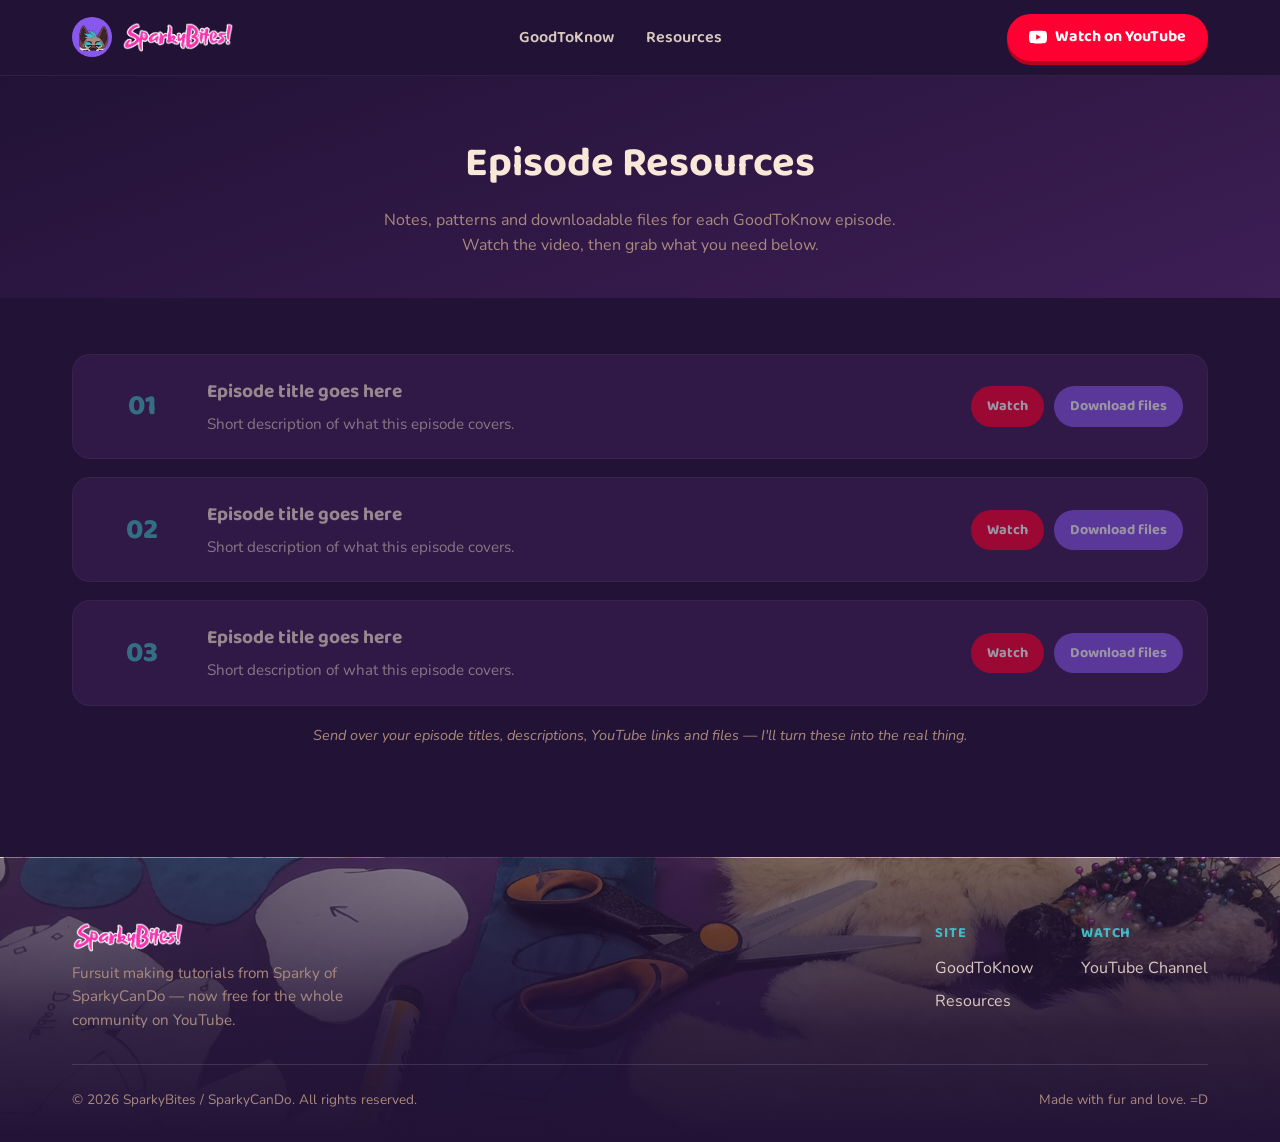
==== resources.html @ f1c7f108 "Initilal" ====
<!doctype html>
<html lang="en">
<head>
<meta charset="UTF-8">
<meta name="viewport" content="width=device-width, initial-scale=1">
<title>Resources — SparkyBites</title>
<meta name="description" content="Episode notes, patterns and downloadable files to go with the GoodToKnow fursuit making series.">
<link rel="icon" href="images/sparky-refsheet.avif">
<link rel="preconnect" href="https://fonts.googleapis.com">
<link rel="preconnect" href="https://fonts.gstatic.com" crossorigin>
<link href="https://fonts.googleapis.com/css2?family=Baloo+2:wght@500;600;700;800&family=Nunito:wght@400;600;700;800&display=swap" rel="stylesheet">
<link rel="stylesheet" href="css/style.css">
<style>
  .page-head {
    padding: 56px 0 40px;
    background: linear-gradient(160deg, var(--bg-deep) 0%, var(--bg-mid) 100%);
    text-align: center;
  }
  .page-head h1 { font-family: var(--font-display); font-size: 2.6rem; margin: 0 0 12px; }
  .page-head p { color: var(--taupe); max-width: 560px; margin: 0 auto; }

  .resources-list {
    padding: 56px 0 96px;
  }

  .res-card {
    display: grid;
    grid-template-columns: 90px 1fr auto;
    gap: 20px;
    align-items: center;
    background: var(--bg-mid);
    border: 1px solid rgba(255,255,255,0.08);
    border-radius: 18px;
    padding: 22px 24px;
    margin-bottom: 18px;
  }

  .res-num {
    font-family: var(--font-display);
    font-size: 1.8rem;
    font-weight: 800;
    color: var(--teal);
    text-align: center;
  }

  .res-body h3 { margin: 0 0 6px; font-family: var(--font-display); font-size: 1.2rem; }
  .res-body p { margin: 0; color: var(--cream); opacity: 0.85; font-size: 0.95rem; }

  .res-actions { display: flex; gap: 10px; flex-wrap: wrap; }
  .res-actions a {
    font-family: var(--font-display);
    font-weight: 700;
    font-size: 0.9rem;
    text-decoration: none;
    padding: 9px 16px;
    border-radius: 999px;
    white-space: nowrap;
  }
  .res-watch { background: #FF0033; color: white; }
  .res-download { background: var(--card); color: white; }
  .res-placeholder { opacity: 0.55; pointer-events: none; }

  .placeholder-note {
    text-align: center;
    color: var(--taupe);
    font-size: 0.9rem;
    margin-top: 12px;
    font-style: italic;
  }

  @media (max-width: 640px) {
    .res-card { grid-template-columns: 1fr; text-align: left; }
    .res-num { text-align: left; }
  }
</style>
</head>
<body>

<header class="nav">
  <div class="nav-inner">
    <a href="index.html" class="brand">
      <img src="images/nav-icon.png" alt="" aria-hidden="true" class="brand-icon">
      <img src="images/logo-wordmark.avif" alt="SparkyBites">
    </a>
    <nav class="nav-links-wrap">
      <ul class="nav-links">
        <li><a href="index.html#hero">GoodToKnow</a></li>
        <li><a href="resources.html">Resources</a></li>
      </ul>
    </nav>
    <!-- TODO: replace with your real channel URL -->
    <a class="btn btn-yt" href="https://www.youtube.com/@SparkyCanDo" target="_blank" rel="noopener">
      <svg class="icon-yt" viewBox="0 0 24 24" fill="currentColor"><path d="M23.5 6.2a3 3 0 0 0-2.1-2.1C19.5 3.5 12 3.5 12 3.5s-7.5 0-9.4.6A3 3 0 0 0 .5 6.2 31 31 0 0 0 0 12a31 31 0 0 0 .5 5.8 3 3 0 0 0 2.1 2.1c1.9.6 9.4.6 9.4.6s7.5 0 9.4-.6a3 3 0 0 0 2.1-2.1A31 31 0 0 0 24 12a31 31 0 0 0-.5-5.8ZM9.6 15.5V8.5L15.8 12l-6.2 3.5Z"/></svg>
      Watch on YouTube
    </a>
  </div>
</header>

<main>
  <section class="page-head">
    <div class="wrap">
      <h1>Episode Resources</h1>
      <p>Notes, patterns and downloadable files for each GoodToKnow episode. Watch the video, then grab what you need below.</p>
    </div>
  </section>

  <section class="resources-list">
    <div class="wrap">

      <!-- ============================================================
           PLACEHOLDER EPISODE CARDS
           Duplicate this .res-card block for each episode once you
           send over the real titles, descriptions, video links and
           downloadable files.
      ============================================================= -->

      <div class="res-card res-placeholder">
        <div class="res-num">01</div>
        <div class="res-body">
          <h3>Episode title goes here</h3>
          <p>Short description of what this episode covers.</p>
        </div>
        <div class="res-actions">
          <a class="res-watch" href="#">Watch</a>
          <a class="res-download" href="#">Download files</a>
        </div>
      </div>

      <div class="res-card res-placeholder">
        <div class="res-num">02</div>
        <div class="res-body">
          <h3>Episode title goes here</h3>
          <p>Short description of what this episode covers.</p>
        </div>
        <div class="res-actions">
          <a class="res-watch" href="#">Watch</a>
          <a class="res-download" href="#">Download files</a>
        </div>
      </div>

      <div class="res-card res-placeholder">
        <div class="res-num">03</div>
        <div class="res-body">
          <h3>Episode title goes here</h3>
          <p>Short description of what this episode covers.</p>
        </div>
        <div class="res-actions">
          <a class="res-watch" href="#">Watch</a>
          <a class="res-download" href="#">Download files</a>
        </div>
      </div>

      <p class="placeholder-note">Send over your episode titles, descriptions, YouTube links and files &mdash; I'll turn these into the real thing.</p>

    </div>
  </section>
</main>

<footer class="site-footer" style="background-image:url('images/footer-desk.avif');">
  <div class="footer-overlay">
    <div class="wrap">
      <div class="footer-grid">
        <div class="footer-brand">
          <img src="images/logo-wordmark.avif" alt="SparkyBites">
          <p>Fursuit making tutorials from Sparky of SparkyCanDo &mdash; now free for the whole community on YouTube.</p>
        </div>
        <div class="footer-links">
          <div class="footer-col">
            <h4>Site</h4>
            <ul>
              <li><a href="index.html#hero">GoodToKnow</a></li>
              <li><a href="resources.html">Resources</a></li>
            </ul>
          </div>
          <div class="footer-col">
            <h4>Watch</h4>
            <ul>
              <li><a href="https://www.youtube.com/@SparkyCanDo" target="_blank" rel="noopener">YouTube Channel</a></li>
            </ul>
          </div>
        </div>
      </div>
      <div class="footer-bottom">
        <span>&copy; <span id="year"></span> SparkyBites / SparkyCanDo. All rights reserved.</span>
        <span>Made with fur and love. =D</span>
      </div>
    </div>
  </div>
</footer>

<script>document.getElementById('year').textContent = new Date().getFullYear();</script>
</body>
</html>
---- css/style.css ----
/* ==========================================================================
   SparkyBites — brand tokens
   Palette pulled directly from the original site + Sparky's ref sheet
   ========================================================================== */
:root {
  --bg-deep:    #221236;
  --bg-mid:     #3D1E55;
  --card:       #8858ED;
  --card-deep:  #6a3fc4;
  --cream:      #F9E8D8;
  --taupe:      #AA8A7D;
  --mauve:      #8B6564;
  --brown:      #674543;
  --plum:       #3F232F;
  --teal:       #41BAC7;
  --pale-yellow:#FDE9AE;
  --pink:       #FF2EB0;

  --font-display: "Baloo 2", system-ui, sans-serif;
  --font-body: "Nunito", system-ui, sans-serif;

  --max-w: 1200px;
}

* { box-sizing: border-box; }
html { scroll-behavior: smooth; }

body {
  margin: 0;
  font-family: var(--font-body);
  background: var(--bg-deep);
  color: var(--cream);
  line-height: 1.55;
}

img { max-width: 100%; display: block; }

a { color: inherit; }

.wrap {
  max-width: var(--max-w);
  margin: 0 auto;
  padding: 0 32px;
}

/* ---------- Nav ---------- */
.nav {
  position: sticky;
  top: 0;
  z-index: 50;
  background: var(--bg-deep);
  border-bottom: 1px solid rgba(255,255,255,0.06);
}

.nav-inner {
  max-width: var(--max-w);
  margin: 0 auto;
  padding: 14px 32px;
  display: flex;
  align-items: center;
  justify-content: space-between;
  gap: 24px;
}

.brand {
  display: flex;
  align-items: center;
  gap: 10px;
  text-decoration: none;
  flex-shrink: 0;
}

.brand img.brand-icon {
  height: 40px;
  width: 40px;
  object-fit: cover;
  border-radius: 50%;
  background: var(--card);
  padding: 3px;
}
.brand img:not(.brand-icon) { height: 30px; width: auto; }

.nav-links {
  display: flex;
  align-items: center;
  gap: 32px;
  list-style: none;
  margin: 0;
  padding: 0;
  font-family: var(--font-display);
  font-weight: 600;
  font-size: 1.02rem;
}

.nav-links a {
  text-decoration: none;
  color: var(--cream);
  opacity: 0.85;
  transition: opacity 0.15s ease;
}
.nav-links a:hover { opacity: 1; }

.btn {
  display: inline-flex;
  align-items: center;
  gap: 8px;
  font-family: var(--font-display);
  font-weight: 700;
  text-decoration: none;
  border-radius: 999px;
  padding: 11px 22px;
  white-space: nowrap;
  border: none;
  cursor: pointer;
  transition: transform 0.15s ease, box-shadow 0.15s ease;
}
.btn:hover { transform: translateY(-2px); }

.btn-yt {
  background: #FF0033;
  color: white;
  box-shadow: 0 4px 0 #b8001f;
}
.btn-yt:hover { box-shadow: 0 6px 0 #b8001f; }

.btn-cream {
  background: var(--cream);
  color: var(--card-deep);
  box-shadow: 0 4px 0 rgba(0,0,0,0.2);
}
.btn-cream:hover { box-shadow: 0 6px 0 rgba(0,0,0,0.2); }

.icon-yt { width: 18px; height: 18px; flex-shrink: 0; }

/* ---------- Hero ---------- */
.hero {
  position: relative;
  overflow: hidden;
  background:
    radial-gradient(ellipse 800px 500px at 15% 10%, rgba(136,88,237,0.35), transparent 60%),
    radial-gradient(ellipse 700px 600px at 90% 80%, rgba(65,186,199,0.12), transparent 55%),
    linear-gradient(160deg, var(--bg-deep) 0%, var(--bg-mid) 55%, #2a1c47 100%);
  padding: 64px 0 80px;
}

.stars {
  position: absolute;
  inset: 0;
  background-image:
    radial-gradient(1.5px 1.5px at 20% 25%, white, transparent),
    radial-gradient(1.5px 1.5px at 75% 15%, white, transparent),
    radial-gradient(1px 1px at 60% 60%, white, transparent),
    radial-gradient(1px 1px at 90% 40%, white, transparent),
    radial-gradient(1.5px 1.5px at 35% 80%, white, transparent),
    radial-gradient(1px 1px at 10% 65%, white, transparent),
    radial-gradient(1px 1px at 50% 10%, white, transparent);
  opacity: 0.5;
  animation: twinkle 5s ease-in-out infinite alternate;
}
@keyframes twinkle {
  from { opacity: 0.3; }
  to   { opacity: 0.7; }
}
@media (prefers-reduced-motion: reduce) {
  .stars { animation: none; }
}

.hero-inner {
  position: relative;
  display: grid;
  grid-template-columns: minmax(320px, 460px) 1fr;
  gap: 48px;
  align-items: center;
}

.hero-card {
  background: linear-gradient(155deg, var(--card) 0%, var(--card-deep) 100%);
  border-radius: 28px;
  padding: 40px 36px;
  box-shadow: 0 20px 50px rgba(0,0,0,0.35);
}

.eyebrow {
  font-size: 0.95rem;
  font-weight: 700;
  color: rgba(255,255,255,0.85);
  margin: 0 0 6px;
}

.hero-card h1 {
  font-family: var(--font-display);
  font-size: 3rem;
  line-height: 1;
  margin: 0 0 20px;
  color: white;
}

.hero-card p {
  font-size: 1.02rem;
  color: rgba(255,255,255,0.92);
  margin: 0 0 26px;
}

.hero-cta-row {
  display: flex;
  align-items: center;
  gap: 18px;
  flex-wrap: wrap;
}

.hero-cta-row img { height: 78px; width: auto; }

.hero-art {
  position: relative;
  display: flex;
  justify-content: center;
}

.hero-art img {
  width: 100%;
  max-width: 620px;
  filter: drop-shadow(0 25px 40px rgba(0,0,0,0.4));
}

/* ---------- Testimonial banners ---------- */
.banner {
  position: relative;
  background-size: cover;
  background-position: center;
  min-height: 220px;
}

.banner-quote {
  background: var(--bg-mid);
  padding: 22px 24px 26px;
  text-align: center;
}

.banner-quote p {
  font-family: var(--font-display);
  font-style: italic;
  font-weight: 500;
  font-size: 1.02rem;
  max-width: 720px;
  margin: 0 auto 4px;
  color: var(--cream);
}

.banner-quote cite {
  display: block;
  font-style: normal;
  font-weight: 700;
  color: var(--teal);
  margin-top: 8px;
  font-size: 0.95rem;
}

/* ---------- Watch section ---------- */
.watch {
  padding: 88px 0;
  text-align: center;
  background: var(--bg-deep);
}

.watch h2 {
  font-family: var(--font-display);
  font-size: 2.4rem;
  margin: 0 0 12px;
}

.watch p.lede {
  max-width: 620px;
  margin: 0 auto 40px;
  color: var(--taupe);
  font-size: 1.05rem;
}

.watch-embed {
  max-width: 860px;
  margin: 0 auto;
  border-radius: 20px;
  overflow: hidden;
  box-shadow: 0 20px 50px rgba(0,0,0,0.4);
  aspect-ratio: 16/9;
  background: #000;
}

.watch-embed iframe {
  width: 100%;
  height: 100%;
  border: 0;
  display: block;
}

.watch .btn { margin-top: 36px; }

/* ---------- Footer ---------- */
.site-footer {
  position: relative;
  background-size: cover;
  background-position: center;
  padding-top: 1px;
}

.footer-overlay {
  background: linear-gradient(180deg, rgba(34,18,54,0.55) 0%, rgba(34,18,54,0.92) 60%, var(--bg-deep) 100%);
  padding: 64px 0 32px;
}

.footer-grid {
  display: flex;
  flex-wrap: wrap;
  justify-content: space-between;
  align-items: flex-start;
  gap: 32px;
  padding-bottom: 32px;
  border-bottom: 1px solid rgba(255,255,255,0.12);
}

.footer-brand img { height: 30px; margin-bottom: 10px; }
.footer-brand p { color: var(--taupe); max-width: 320px; margin: 0; font-size: 0.95rem; }

.footer-links {
  display: flex;
  gap: 48px;
  flex-wrap: wrap;
}

.footer-col h4 {
  font-family: var(--font-display);
  font-size: 0.9rem;
  text-transform: uppercase;
  letter-spacing: 0.06em;
  color: var(--teal);
  margin: 0 0 12px;
}

.footer-col ul { list-style: none; margin: 0; padding: 0; }
.footer-col li { margin-bottom: 8px; }
.footer-col a { text-decoration: none; color: var(--cream); opacity: 0.85; }
.footer-col a:hover { opacity: 1; }

.footer-bottom {
  padding-top: 24px;
  display: flex;
  justify-content: space-between;
  flex-wrap: wrap;
  gap: 12px;
  font-size: 0.85rem;
  color: var(--taupe);
}

/* ---------- Responsive ---------- */
@media (max-width: 860px) {
  .hero-inner { grid-template-columns: 1fr; }
  .hero-art { order: -1; }
  .hero-art img { max-width: 360px; }
  .hero-card h1 { font-size: 2.4rem; }
  .wrap { padding: 0 20px; }

  .nav-inner {
    flex-wrap: wrap;
    padding: 12px 20px;
    row-gap: 10px;
  }
  .brand { order: 1; }
  .btn-yt { order: 2; padding: 9px 16px; font-size: 0.9rem; }
  .nav-links-wrap { order: 3; width: 100%; }
  .nav-links {
    justify-content: center;
    gap: 24px;
    font-size: 0.92rem;
  }
}

@media (max-width: 420px) {
  .hero-card { padding: 32px 24px; }
  .hero-card h1 { font-size: 2rem; }
}
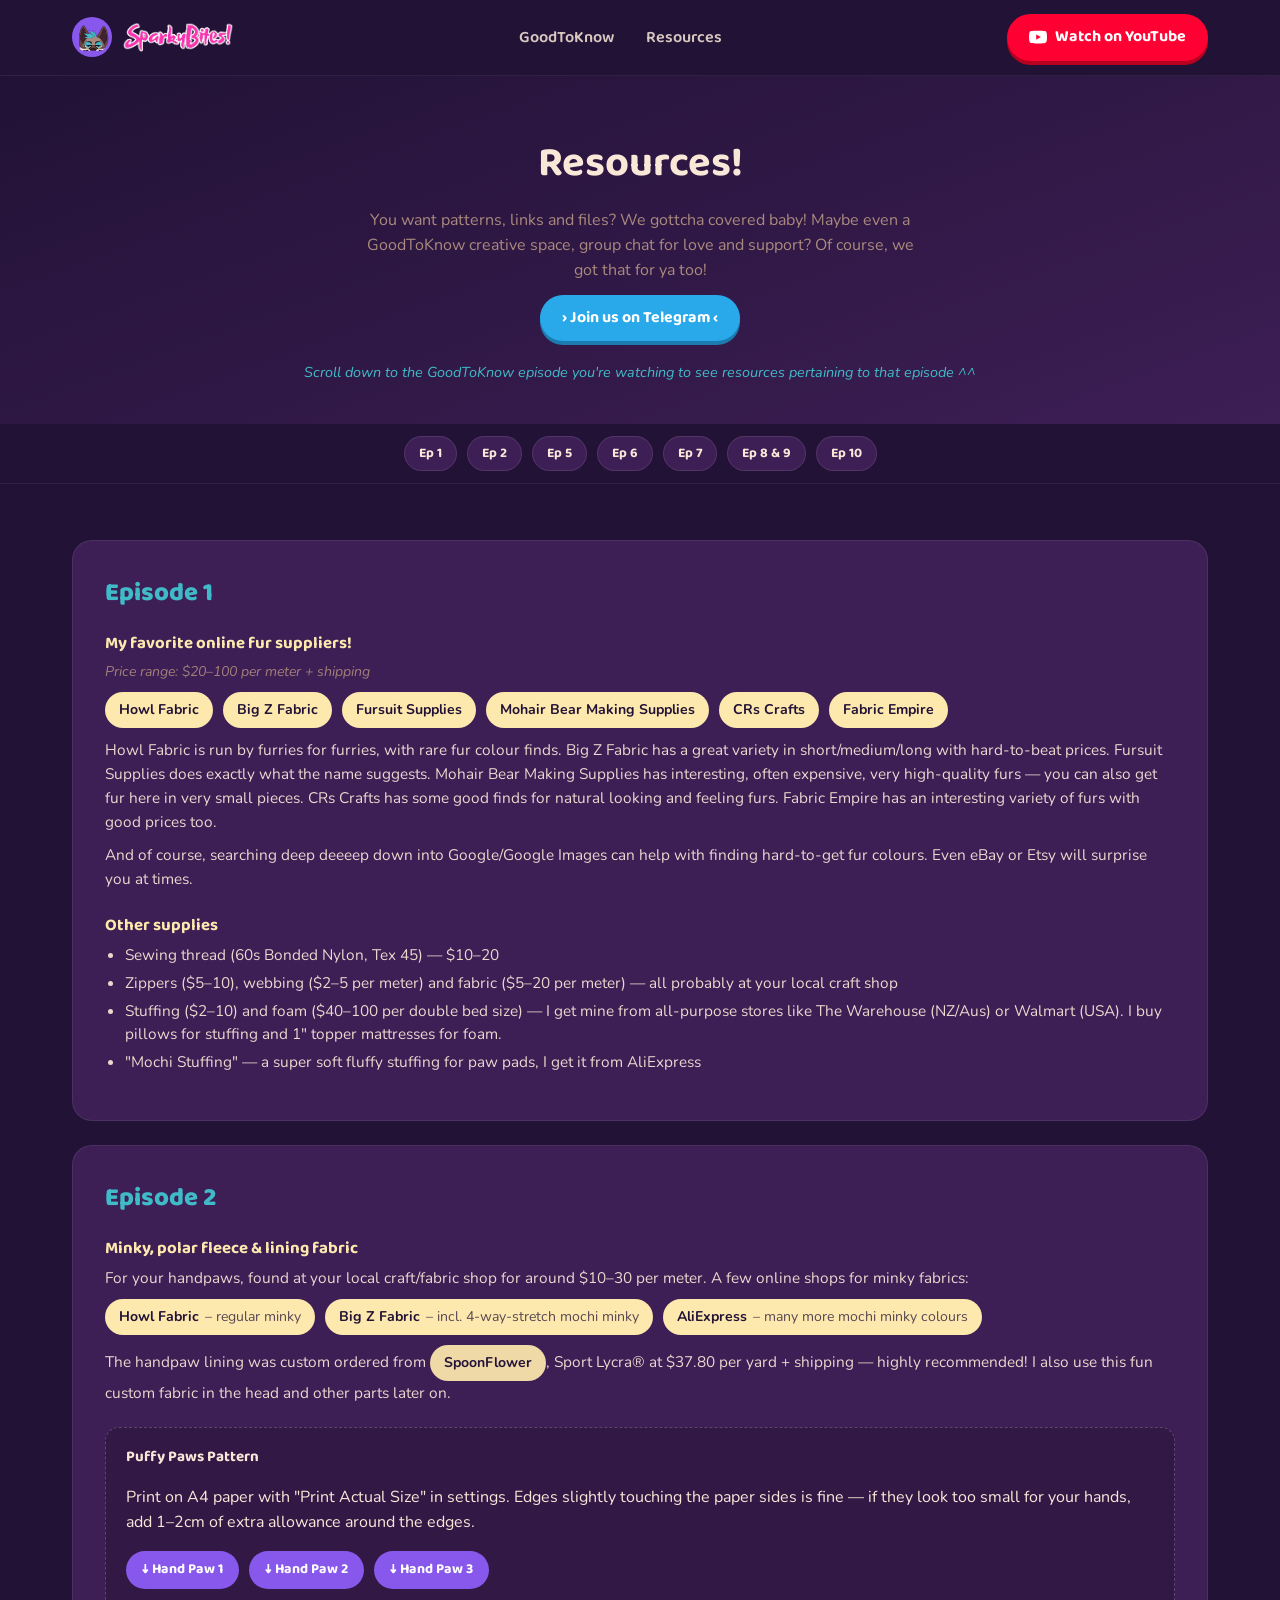
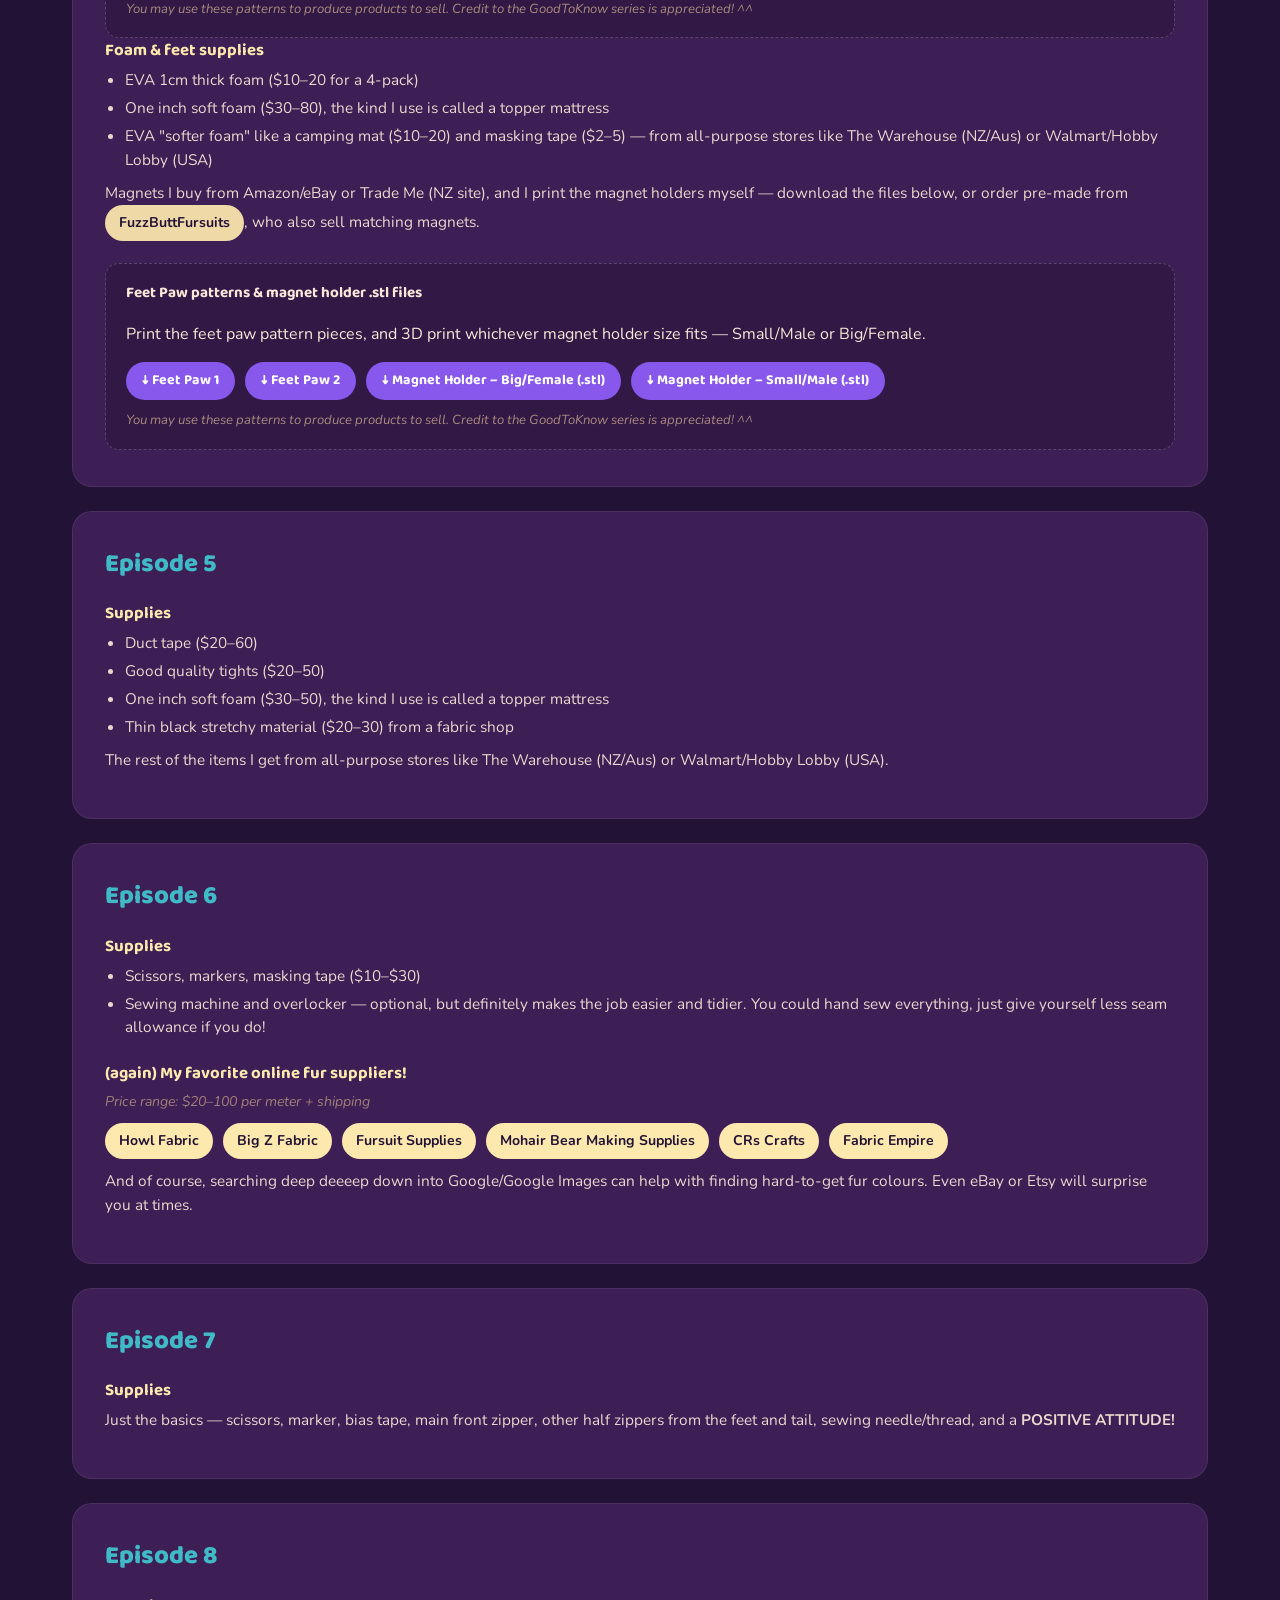
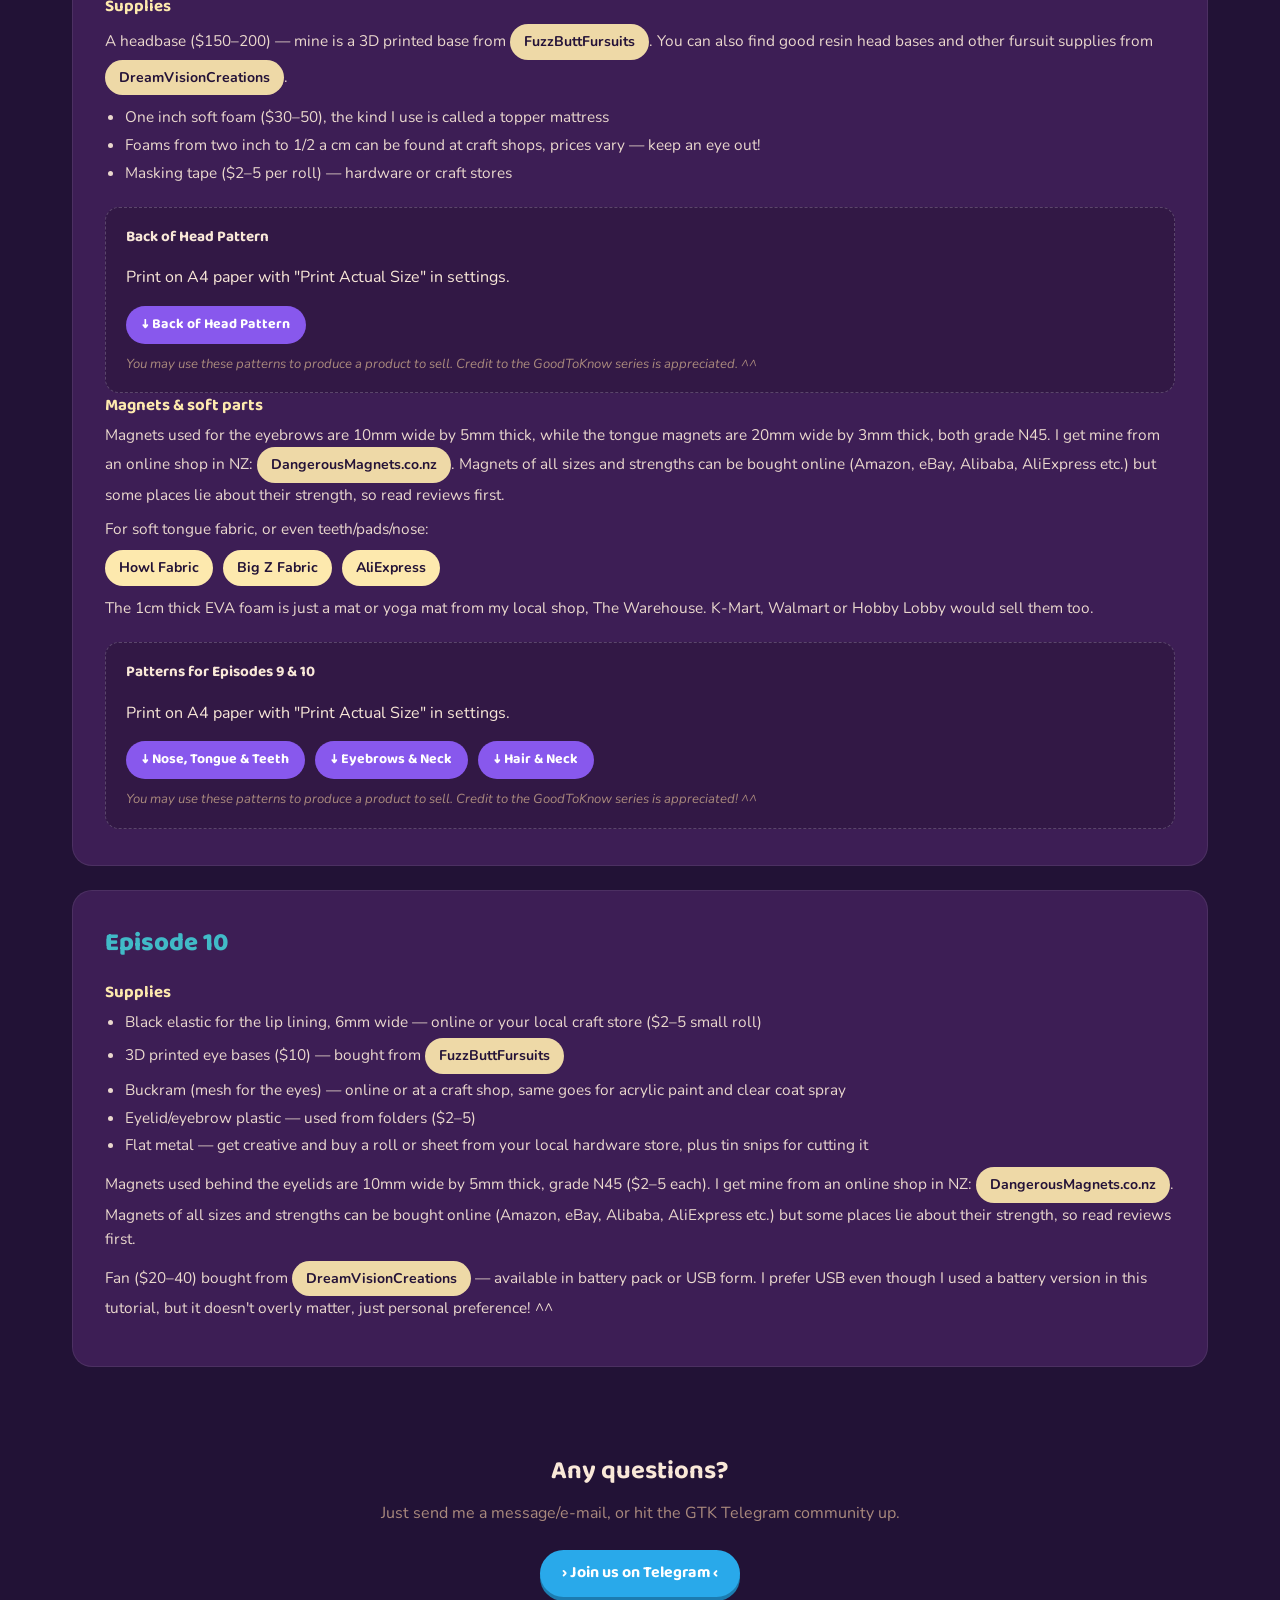
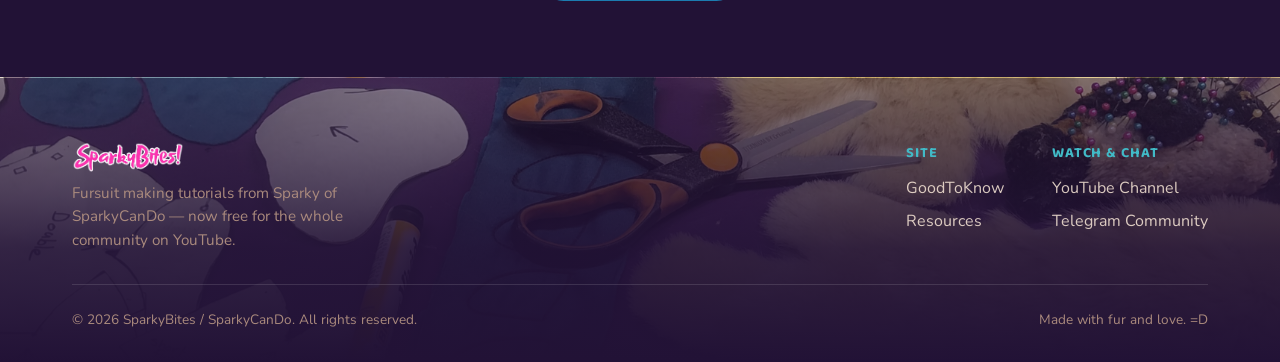
==== commit 4c086d3f: "changes" ====
--- a/resources.html
+++ b/resources.html
@@ -4,7 +4,7 @@
 <meta charset="UTF-8">
 <meta name="viewport" content="width=device-width, initial-scale=1">
 <title>Resources — SparkyBites</title>
-<meta name="description" content="Episode notes, patterns and downloadable files to go with the GoodToKnow fursuit making series.">
+<meta name="description" content="Patterns, supplier links and downloadable files for every GoodToKnow fursuit making episode.">
 <link rel="icon" href="images/sparky-refsheet.avif">
 <link rel="preconnect" href="https://fonts.googleapis.com">
 <link rel="preconnect" href="https://fonts.gstatic.com" crossorigin>
@@ -17,60 +17,132 @@
     text-align: center;
   }
   .page-head h1 { font-family: var(--font-display); font-size: 2.6rem; margin: 0 0 12px; }
-  .page-head p { color: var(--taupe); max-width: 560px; margin: 0 auto; }
-
-  .resources-list {
-    padding: 56px 0 96px;
-  }
-
-  .res-card {
-    display: grid;
-    grid-template-columns: 90px 1fr auto;
-    gap: 20px;
-    align-items: center;
+  .page-head p.lede { color: var(--taupe); max-width: 560px; margin: 0 auto 12px; }
+  .page-head p.scroll-hint { color: var(--teal); font-size: 0.9rem; font-style: italic; margin: 20px 0 0; }
+
+  .btn-telegram { background: #29A9EA; color: white; box-shadow: 0 4px 0 #1c7cb0; }
+  .btn-telegram:hover { box-shadow: 0 6px 0 #1c7cb0; }
+
+  .jump-nav {
+    position: sticky;
+    top: 64px;
+    z-index: 40;
+    background: var(--bg-deep);
+    border-bottom: 1px solid rgba(255,255,255,0.06);
+    padding: 12px 0;
+  }
+  .jump-nav-inner {
+    display: flex;
+    gap: 10px;
+    flex-wrap: wrap;
+    justify-content: center;
+  }
+  .jump-nav a {
+    font-family: var(--font-display);
+    font-weight: 700;
+    font-size: 0.85rem;
+    text-decoration: none;
+    color: var(--cream);
+    background: var(--bg-mid);
+    border: 1px solid rgba(255,255,255,0.1);
+    padding: 6px 14px;
+    border-radius: 999px;
+    white-space: nowrap;
+  }
+  .jump-nav a:hover { background: var(--card); }
+
+  .resources-list { padding: 56px 0 40px; }
+
+  .ep-card {
+    scroll-margin-top: 130px;
     background: var(--bg-mid);
     border: 1px solid rgba(255,255,255,0.08);
-    border-radius: 18px;
-    padding: 22px 24px;
+    border-radius: 20px;
+    padding: 32px 32px 36px;
+    margin-bottom: 24px;
+  }
+
+  .ep-head {
+    display: flex;
+    align-items: baseline;
+    gap: 14px;
     margin-bottom: 18px;
-  }
-
-  .res-num {
+    flex-wrap: wrap;
+  }
+  .ep-num {
     font-family: var(--font-display);
-    font-size: 1.8rem;
     font-weight: 800;
+    font-size: 1.6rem;
     color: var(--teal);
-    text-align: center;
-  }
-
-  .res-body h3 { margin: 0 0 6px; font-family: var(--font-display); font-size: 1.2rem; }
-  .res-body p { margin: 0; color: var(--cream); opacity: 0.85; font-size: 0.95rem; }
-
-  .res-actions { display: flex; gap: 10px; flex-wrap: wrap; }
-  .res-actions a {
+  }
+
+  .ep-block { margin-bottom: 22px; }
+  .ep-block:last-child { margin-bottom: 0; }
+  .ep-block h3 {
     font-family: var(--font-display);
+    font-size: 1.05rem;
+    color: var(--pale-yellow);
+    margin: 0 0 4px;
+  }
+  .ep-block .price-note { color: var(--taupe); font-size: 0.88rem; margin: 0 0 10px; font-style: italic; }
+  .ep-block p { margin: 0 0 10px; font-size: 0.96rem; color: var(--cream); opacity: 0.92; }
+  .ep-block ul.supply-list { margin: 0 0 10px; padding-left: 20px; font-size: 0.96rem; opacity: 0.92; }
+  .ep-block ul.supply-list li { margin-bottom: 4px; }
+
+  .link-row { display: flex; flex-wrap: wrap; gap: 10px; margin: 10px 0; }
+  .link-pill {
+    display: inline-flex;
+    align-items: center;
+    gap: 6px;
+    font-size: 0.88rem;
     font-weight: 700;
-    font-size: 0.9rem;
     text-decoration: none;
-    padding: 9px 16px;
+    color: var(--bg-deep);
+    background: var(--pale-yellow);
+    padding: 7px 14px;
     border-radius: 999px;
     white-space: nowrap;
   }
-  .res-watch { background: #FF0033; color: white; }
-  .res-download { background: var(--card); color: white; }
-  .res-placeholder { opacity: 0.55; pointer-events: none; }
-
-  .placeholder-note {
-    text-align: center;
-    color: var(--taupe);
-    font-size: 0.9rem;
-    margin-top: 12px;
-    font-style: italic;
-  }
+  .link-pill:hover { background: var(--teal); color: white; }
+  .link-pill .desc { font-weight: 400; opacity: 0.75; }
+
+  .pattern-box {
+    background: rgba(0,0,0,0.18);
+    border: 1px dashed rgba(255,255,255,0.2);
+    border-radius: 14px;
+    padding: 18px 20px;
+    margin-top: 14px;
+  }
+  .pattern-box h4 {
+    font-family: var(--font-display);
+    font-size: 0.95rem;
+    margin: 0 0 10px;
+    color: var(--cream);
+  }
+  .download-row { display: flex; flex-wrap: wrap; gap: 10px; margin-bottom: 10px; }
+  .download-pill {
+    display: inline-flex;
+    align-items: center;
+    gap: 7px;
+    font-family: var(--font-display);
+    font-size: 0.88rem;
+    font-weight: 700;
+    text-decoration: none;
+    color: white;
+    background: var(--card);
+    padding: 8px 16px;
+    border-radius: 999px;
+  }
+  .download-pill:hover { background: var(--card-deep); }
+  .credit-note { font-size: 0.82rem; color: var(--taupe); font-style: italic; margin: 0; }
+
+  .end-cta { text-align: center; padding: 20px 0 80px; }
+  .end-cta h2 { font-family: var(--font-display); font-size: 1.6rem; margin: 0 0 10px; }
+  .end-cta p { color: var(--taupe); margin: 0 0 24px; }
 
   @media (max-width: 640px) {
-    .res-card { grid-template-columns: 1fr; text-align: left; }
-    .res-num { text-align: left; }
+    .ep-card { padding: 24px 20px 28px; }
+    .jump-nav { top: 0; }
   }
 </style>
 </head>
@@ -88,8 +160,7 @@
         <li><a href="resources.html">Resources</a></li>
       </ul>
     </nav>
-    <!-- TODO: replace with your real channel URL -->
-    <a class="btn btn-yt" href="https://www.youtube.com/@SparkyCanDo" target="_blank" rel="noopener">
+    <a class="btn btn-yt" href="https://www.youtube.com/@SparkyBites" target="_blank" rel="noopener">
       <svg class="icon-yt" viewBox="0 0 24 24" fill="currentColor"><path d="M23.5 6.2a3 3 0 0 0-2.1-2.1C19.5 3.5 12 3.5 12 3.5s-7.5 0-9.4.6A3 3 0 0 0 .5 6.2 31 31 0 0 0 0 12a31 31 0 0 0 .5 5.8 3 3 0 0 0 2.1 2.1c1.9.6 9.4.6 9.4.6s7.5 0 9.4-.6a3 3 0 0 0 2.1-2.1A31 31 0 0 0 24 12a31 31 0 0 0-.5-5.8ZM9.6 15.5V8.5L15.8 12l-6.2 3.5Z"/></svg>
       Watch on YouTube
     </a>
@@ -99,59 +170,221 @@
 <main>
   <section class="page-head">
     <div class="wrap">
-      <h1>Episode Resources</h1>
-      <p>Notes, patterns and downloadable files for each GoodToKnow episode. Watch the video, then grab what you need below.</p>
+      <h1>Resources!</h1>
+      <p class="lede">You want patterns, links and files? We gottcha covered baby! Maybe even a GoodToKnow creative space, group chat for love and support? Of course, we got that for ya too!</p>
+      <a class="btn btn-telegram" href="https://t.me/GoodToKnowSeries" target="_blank" rel="noopener">&rsaquo; Join us on Telegram &lsaquo;</a>
+      <p class="scroll-hint">Scroll down to the GoodToKnow episode you're watching to see resources pertaining to that episode ^^</p>
     </div>
   </section>
 
+  <nav class="jump-nav" aria-label="Jump to episode">
+    <div class="wrap jump-nav-inner">
+      <a href="#ep1">Ep 1</a>
+      <a href="#ep2">Ep 2</a>
+      <a href="#ep5">Ep 5</a>
+      <a href="#ep6">Ep 6</a>
+      <a href="#ep7">Ep 7</a>
+      <a href="#ep8">Ep 8 &amp; 9</a>
+      <a href="#ep10">Ep 10</a>
+    </div>
+  </nav>
+
   <section class="resources-list">
     <div class="wrap">
 
-      <!-- ============================================================
-           PLACEHOLDER EPISODE CARDS
-           Duplicate this .res-card block for each episode once you
-           send over the real titles, descriptions, video links and
-           downloadable files.
-      ============================================================= -->
-
-      <div class="res-card res-placeholder">
-        <div class="res-num">01</div>
-        <div class="res-body">
-          <h3>Episode title goes here</h3>
-          <p>Short description of what this episode covers.</p>
-        </div>
-        <div class="res-actions">
-          <a class="res-watch" href="#">Watch</a>
-          <a class="res-download" href="#">Download files</a>
-        </div>
-      </div>
-
-      <div class="res-card res-placeholder">
-        <div class="res-num">02</div>
-        <div class="res-body">
-          <h3>Episode title goes here</h3>
-          <p>Short description of what this episode covers.</p>
-        </div>
-        <div class="res-actions">
-          <a class="res-watch" href="#">Watch</a>
-          <a class="res-download" href="#">Download files</a>
-        </div>
-      </div>
-
-      <div class="res-card res-placeholder">
-        <div class="res-num">03</div>
-        <div class="res-body">
-          <h3>Episode title goes here</h3>
-          <p>Short description of what this episode covers.</p>
-        </div>
-        <div class="res-actions">
-          <a class="res-watch" href="#">Watch</a>
-          <a class="res-download" href="#">Download files</a>
-        </div>
-      </div>
-
-      <p class="placeholder-note">Send over your episode titles, descriptions, YouTube links and files &mdash; I'll turn these into the real thing.</p>
-
+      <article class="ep-card" id="ep1">
+        <div class="ep-head"><span class="ep-num">Episode 1</span></div>
+
+        <div class="ep-block">
+          <h3>My favorite online fur suppliers!</h3>
+          <p class="price-note">Price range: $20&ndash;100 per meter + shipping</p>
+          <div class="link-row">
+            <a class="link-pill" href="https://www.howlfabrics.com/" target="_blank" rel="noopener">Howl Fabric</a>
+            <a class="link-pill" href="https://bigzfabric.com/index.php/fabrics/faux-faux-fur-fabric-long-pile.html" target="_blank" rel="noopener">Big Z Fabric</a>
+            <a class="link-pill" href="https://fursuitsupplies.com/" target="_blank" rel="noopener">Fursuit Supplies</a>
+            <a class="link-pill" href="https://www.mohairbearmakingsupplies.co.uk/index.php/fabric-room/faux-fur-fabrics" target="_blank" rel="noopener">Mohair Bear Making Supplies</a>
+            <a class="link-pill" href="https://crscrafts.com/bear-supplies/fabrics-bs/faux-fur-bs.html" target="_blank" rel="noopener">CRs Crafts</a>
+            <a class="link-pill" href="https://www.fabricempire.com/single-tone.aspx" target="_blank" rel="noopener">Fabric Empire</a>
+          </div>
+          <p>Howl Fabric is run by furries for furries, with rare fur colour finds. Big Z Fabric has a great variety in short/medium/long with hard-to-beat prices. Fursuit Supplies does exactly what the name suggests. Mohair Bear Making Supplies has interesting, often expensive, very high-quality furs &mdash; you can also get fur here in very small pieces. CRs Crafts has some good finds for natural looking and feeling furs. Fabric Empire has an interesting variety of furs with good prices too.</p>
+          <p>And of course, searching deep deeeep down into Google/Google Images can help with finding hard-to-get fur colours. Even eBay or Etsy will surprise you at times.</p>
+        </div>
+
+        <div class="ep-block">
+          <h3>Other supplies</h3>
+          <ul class="supply-list">
+            <li>Sewing thread (60s Bonded Nylon, Tex 45) &mdash; $10&ndash;20</li>
+            <li>Zippers ($5&ndash;10), webbing ($2&ndash;5 per meter) and fabric ($5&ndash;20 per meter) &mdash; all probably at your local craft shop</li>
+            <li>Stuffing ($2&ndash;10) and foam ($40&ndash;100 per double bed size) &mdash; I get mine from all-purpose stores like The Warehouse (NZ/Aus) or Walmart (USA). I buy pillows for stuffing and 1&Prime; topper mattresses for foam.</li>
+            <li>"Mochi Stuffing" &mdash; a super soft fluffy stuffing for paw pads, I get it from AliExpress</li>
+          </ul>
+        </div>
+      </article>
+
+      <article class="ep-card" id="ep2">
+        <div class="ep-head"><span class="ep-num">Episode 2</span></div>
+
+        <div class="ep-block">
+          <h3>Minky, polar fleece &amp; lining fabric</h3>
+          <p>For your handpaws, found at your local craft/fabric shop for around $10&ndash;30 per meter. A few online shops for minky fabrics:</p>
+          <div class="link-row">
+            <a class="link-pill" href="https://www.howlfabrics.com/minky-fabric?page=2" target="_blank" rel="noopener">Howl Fabric <span class="desc">&ndash; regular minky</span></a>
+            <a class="link-pill" href="https://bigzfabric.com/index.php/fabrics/minky-cuddle-fabric.html" target="_blank" rel="noopener">Big Z Fabric <span class="desc">&ndash; incl. 4-way-stretch mochi minky</span></a>
+            <a class="link-pill" href="https://www.aliexpress.com/item/4000058595483.html" target="_blank" rel="noopener">AliExpress <span class="desc">&ndash; many more mochi minky colours</span></a>
+          </div>
+          <p>The handpaw lining was custom ordered from <a class="link-pill" href="http://www.spoonflower.com/" target="_blank" rel="noopener">SpoonFlower</a>, Sport Lycra&reg; at $37.80 per yard + shipping &mdash; highly recommended! I also use this fun custom fabric in the head and other parts later on.</p>
+        </div>
+
+        <div class="pattern-box">
+          <h4>Puffy Paws Pattern</h4>
+          <p class="price-note">Print on A4 paper with "Print Actual Size" in settings. Edges slightly touching the paper sides is fine &mdash; if they look too small for your hands, add 1&ndash;2cm of extra allowance around the edges.</p>
+          <div class="download-row">
+            <a class="download-pill" href="files/HandPaw1.pdf">&#8595; Hand Paw 1</a>
+            <a class="download-pill" href="files/HandPaw2.pdf">&#8595; Hand Paw 2</a>
+            <a class="download-pill" href="files/HandPaw3.pdf">&#8595; Hand Paw 3</a>
+          </div>
+          <p class="credit-note">You may use these patterns to produce products to sell. Credit to the GoodToKnow series is appreciated! ^^</p>
+        </div>
+
+        <div class="ep-block">
+          <h3>Foam &amp; feet supplies</h3>
+          <ul class="supply-list">
+            <li>EVA 1cm thick foam ($10&ndash;20 for a 4-pack)</li>
+            <li>One inch soft foam ($30&ndash;80), the kind I use is called a topper mattress</li>
+            <li>EVA "softer foam" like a camping mat ($10&ndash;20) and masking tape ($2&ndash;5) &mdash; from all-purpose stores like The Warehouse (NZ/Aus) or Walmart/Hobby Lobby (USA)</li>
+          </ul>
+          <p>Magnets I buy from Amazon/eBay or Trade Me (NZ site), and I print the magnet holders myself &mdash; download the files below, or order pre-made from <a class="link-pill" href="https://www.fuzzbuttfursuits.com/collections/footpaw-supplies/products/magnet-holders-for-reversible-indoor-outdoor-soling" target="_blank" rel="noopener">FuzzButtFursuits</a>, who also sell matching magnets.</p>
+        </div>
+
+        <div class="pattern-box">
+          <h4>Feet Paw patterns &amp; magnet holder .stl files</h4>
+          <p class="price-note">Print the feet paw pattern pieces, and 3D print whichever magnet holder size fits &mdash; Small/Male or Big/Female.</p>
+          <div class="download-row">
+            <a class="download-pill" href="files/Feetpaws%201.pdf">&#8595; Feet Paw 1</a>
+            <a class="download-pill" href="files/Feetpaws%202.pdf">&#8595; Feet Paw 2</a>
+            <a class="download-pill" href="files/Big-Female.stl">&#8595; Magnet Holder &ndash; Big/Female (.stl)</a>
+            <a class="download-pill" href="files/Small-Male.stl">&#8595; Magnet Holder &ndash; Small/Male (.stl)</a>
+          </div>
+          <p class="credit-note">You may use these patterns to produce products to sell. Credit to the GoodToKnow series is appreciated! ^^</p>
+        </div>
+      </article>
+
+      <article class="ep-card" id="ep5">
+        <div class="ep-head"><span class="ep-num">Episode 5</span></div>
+        <div class="ep-block">
+          <h3>Supplies</h3>
+          <ul class="supply-list">
+            <li>Duct tape ($20&ndash;60)</li>
+            <li>Good quality tights ($20&ndash;50)</li>
+            <li>One inch soft foam ($30&ndash;50), the kind I use is called a topper mattress</li>
+            <li>Thin black stretchy material ($20&ndash;30) from a fabric shop</li>
+          </ul>
+          <p>The rest of the items I get from all-purpose stores like The Warehouse (NZ/Aus) or Walmart/Hobby Lobby (USA).</p>
+        </div>
+      </article>
+
+      <article class="ep-card" id="ep6">
+        <div class="ep-head"><span class="ep-num">Episode 6</span></div>
+        <div class="ep-block">
+          <h3>Supplies</h3>
+          <ul class="supply-list">
+            <li>Scissors, markers, masking tape ($10&ndash;$30)</li>
+            <li>Sewing machine and overlocker &mdash; optional, but definitely makes the job easier and tidier. You could hand sew everything, just give yourself less seam allowance if you do!</li>
+          </ul>
+        </div>
+        <div class="ep-block">
+          <h3>(again) My favorite online fur suppliers!</h3>
+          <p class="price-note">Price range: $20&ndash;100 per meter + shipping</p>
+          <div class="link-row">
+            <a class="link-pill" href="https://www.howlfabrics.com/" target="_blank" rel="noopener">Howl Fabric</a>
+            <a class="link-pill" href="https://bigzfabric.com/index.php/fabrics/faux-faux-fur-fabric-long-pile.html" target="_blank" rel="noopener">Big Z Fabric</a>
+            <a class="link-pill" href="https://fursuitsupplies.com/" target="_blank" rel="noopener">Fursuit Supplies</a>
+            <a class="link-pill" href="https://www.mohairbearmakingsupplies.co.uk/index.php/fabric-room/faux-fur-fabrics" target="_blank" rel="noopener">Mohair Bear Making Supplies</a>
+            <a class="link-pill" href="https://crscrafts.com/bear-supplies/fabrics-bs/faux-fur-bs.html" target="_blank" rel="noopener">CRs Crafts</a>
+            <a class="link-pill" href="https://www.fabricempire.com/single-tone.aspx" target="_blank" rel="noopener">Fabric Empire</a>
+          </div>
+          <p>And of course, searching deep deeeep down into Google/Google Images can help with finding hard-to-get fur colours. Even eBay or Etsy will surprise you at times.</p>
+        </div>
+      </article>
+
+      <article class="ep-card" id="ep7">
+        <div class="ep-head"><span class="ep-num">Episode 7</span></div>
+        <div class="ep-block">
+          <h3>Supplies</h3>
+          <p>Just the basics &mdash; scissors, marker, bias tape, main front zipper, other half zippers from the feet and tail, sewing needle/thread, and a <strong>POSITIVE ATTITUDE!</strong></p>
+        </div>
+      </article>
+
+      <article class="ep-card" id="ep8">
+        <div class="ep-head"><span class="ep-num">Episode 8</span></div>
+
+        <div class="ep-block">
+          <h3>Supplies</h3>
+          <p>A headbase ($150&ndash;200) &mdash; mine is a 3D printed base from <a class="link-pill" href="https://www.fuzzbuttfursuits.com/" target="_blank" rel="noopener">FuzzButtFursuits</a>. You can also find good resin head bases and other fursuit supplies from <a class="link-pill" href="https://dreamvisioncreations.com/" target="_blank" rel="noopener">DreamVisionCreations</a>.</p>
+          <ul class="supply-list">
+            <li>One inch soft foam ($30&ndash;50), the kind I use is called a topper mattress</li>
+            <li>Foams from two inch to 1/2 a cm can be found at craft shops, prices vary &mdash; keep an eye out!</li>
+            <li>Masking tape ($2&ndash;5 per roll) &mdash; hardware or craft stores</li>
+          </ul>
+        </div>
+
+        <div class="pattern-box">
+          <h4>Back of Head Pattern</h4>
+          <p class="price-note">Print on A4 paper with "Print Actual Size" in settings.</p>
+          <div class="download-row">
+            <a class="download-pill" href="files/Back%20Of%20Head.pdf">&#8595; Back of Head Pattern</a>
+          </div>
+          <p class="credit-note">You may use these patterns to produce a product to sell. Credit to the GoodToKnow series is appreciated. ^^</p>
+        </div>
+
+        <div class="ep-block">
+          <h3>Magnets &amp; soft parts</h3>
+          <p>Magnets used for the eyebrows are 10mm wide by 5mm thick, while the tongue magnets are 20mm wide by 3mm thick, both grade N45. I get mine from an online shop in NZ: <a class="link-pill" href="https://dangerousmagnets.co.nz/" target="_blank" rel="noopener">DangerousMagnets.co.nz</a>. Magnets of all sizes and strengths can be bought online (Amazon, eBay, Alibaba, AliExpress etc.) but some places lie about their strength, so read reviews first.</p>
+          <p>For soft tongue fabric, or even teeth/pads/nose:</p>
+          <div class="link-row">
+            <a class="link-pill" href="https://www.howlfabrics.com/minky-fabric?page=2" target="_blank" rel="noopener">Howl Fabric</a>
+            <a class="link-pill" href="https://bigzfabric.com/index.php/fabrics/minky-cuddle-fabric.html" target="_blank" rel="noopener">Big Z Fabric</a>
+            <a class="link-pill" href="https://www.aliexpress.com/item/4000058595483.html" target="_blank" rel="noopener">AliExpress</a>
+          </div>
+          <p>The 1cm thick EVA foam is just a mat or yoga mat from my local shop, The Warehouse. K-Mart, Walmart or Hobby Lobby would sell them too.</p>
+        </div>
+
+        <div class="pattern-box">
+          <h4>Patterns for Episodes 9 &amp; 10</h4>
+          <p class="price-note">Print on A4 paper with "Print Actual Size" in settings.</p>
+          <div class="download-row">
+            <a class="download-pill" href="files/Nose%2C%20Tongue%20%26%20Teeth.pdf">&#8595; Nose, Tongue &amp; Teeth</a>
+            <a class="download-pill" href="files/Eyebrows%20%26%20Neck.pdf">&#8595; Eyebrows &amp; Neck</a>
+            <a class="download-pill" href="files/Hair%20%26%20Neck.pdf">&#8595; Hair &amp; Neck</a>
+          </div>
+          <p class="credit-note">You may use these patterns to produce a product to sell. Credit to the GoodToKnow series is appreciated! ^^</p>
+        </div>
+      </article>
+
+      <article class="ep-card" id="ep10">
+        <div class="ep-head"><span class="ep-num">Episode 10</span></div>
+        <div class="ep-block">
+          <h3>Supplies</h3>
+          <ul class="supply-list">
+            <li>Black elastic for the lip lining, 6mm wide &mdash; online or your local craft store ($2&ndash;5 small roll)</li>
+            <li>3D printed eye bases ($10) &mdash; bought from <a class="link-pill" href="https://www.fuzzbuttfursuits.com/" target="_blank" rel="noopener">FuzzButtFursuits</a></li>
+            <li>Buckram (mesh for the eyes) &mdash; online or at a craft shop, same goes for acrylic paint and clear coat spray</li>
+            <li>Eyelid/eyebrow plastic &mdash; used from folders ($2&ndash;5)</li>
+            <li>Flat metal &mdash; get creative and buy a roll or sheet from your local hardware store, plus tin snips for cutting it</li>
+          </ul>
+          <p>Magnets used behind the eyelids are 10mm wide by 5mm thick, grade N45 ($2&ndash;5 each). I get mine from an online shop in NZ: <a class="link-pill" href="https://dangerousmagnets.co.nz/" target="_blank" rel="noopener">DangerousMagnets.co.nz</a>. Magnets of all sizes and strengths can be bought online (Amazon, eBay, Alibaba, AliExpress etc.) but some places lie about their strength, so read reviews first.</p>
+          <p>Fan ($20&ndash;40) bought from <a class="link-pill" href="https://dreamvision-creations.myshopify.com/" target="_blank" rel="noopener">DreamVisionCreations</a> &mdash; available in battery pack or USB form. I prefer USB even though I used a battery version in this tutorial, but it doesn't overly matter, just personal preference! ^^</p>
+        </div>
+      </article>
+
+    </div>
+  </section>
+
+  <section class="end-cta">
+    <div class="wrap">
+      <h2>Any questions?</h2>
+      <p>Just send me a message/e-mail, or hit the GTK Telegram community up.</p>
+      <a class="btn btn-telegram" href="https://t.me/GoodToKnowSeries" target="_blank" rel="noopener">&rsaquo; Join us on Telegram &lsaquo;</a>
     </div>
   </section>
 </main>
@@ -173,9 +406,10 @@
             </ul>
           </div>
           <div class="footer-col">
-            <h4>Watch</h4>
+            <h4>Watch &amp; Chat</h4>
             <ul>
-              <li><a href="https://www.youtube.com/@SparkyCanDo" target="_blank" rel="noopener">YouTube Channel</a></li>
+              <li><a href="https://www.youtube.com/@SparkyBites" target="_blank" rel="noopener">YouTube Channel</a></li>
+              <li><a href="https://t.me/GoodToKnowSeries" target="_blank" rel="noopener">Telegram Community</a></li>
             </ul>
           </div>
         </div>
--- a/css/style.css
+++ b/css/style.css
@@ -225,10 +225,15 @@
 /* ---------- Testimonial banners ---------- */
 .banner {
   position: relative;
+  width: 100%;
   background-size: cover;
   background-position: center;
-  min-height: 220px;
-}
+  overflow: hidden;
+  max-height: 460px;
+}
+.banner-head    { aspect-ratio: 3818 / 902; }
+.banner-flatlay { aspect-ratio: 3818 / 764; }
+.banner-paws    { aspect-ratio: 3818 / 908; }
 
 .banner-quote {
   background: var(--bg-mid);
@@ -273,6 +278,54 @@
   margin: 0 auto 40px;
   color: var(--taupe);
   font-size: 1.05rem;
+}
+
+.watch-card {
+  max-width: 640px;
+  margin: 0 auto;
+  display: flex;
+  align-items: center;
+  gap: 22px;
+  background: linear-gradient(155deg, var(--card) 0%, var(--card-deep) 100%);
+  border-radius: 20px;
+  padding: 28px 32px;
+  text-decoration: none;
+  box-shadow: 0 20px 50px rgba(0,0,0,0.35);
+  transition: transform 0.15s ease;
+}
+.watch-card:hover { transform: translateY(-3px); }
+
+.watch-card-play {
+  flex-shrink: 0;
+  width: 64px;
+  height: 64px;
+  border-radius: 50%;
+  background: #FF0033;
+  display: flex;
+  align-items: center;
+  justify-content: center;
+  color: white;
+}
+
+.watch-card-text {
+  display: flex;
+  flex-direction: column;
+  gap: 4px;
+  text-align: left;
+}
+.watch-card-text strong {
+  font-family: var(--font-display);
+  font-size: 1.3rem;
+  color: white;
+}
+.watch-card-text span {
+  color: rgba(255,255,255,0.85);
+  font-size: 0.95rem;
+}
+
+@media (max-width: 500px) {
+  .watch-card { flex-direction: column; text-align: center; padding: 28px 20px; }
+  .watch-card-text { text-align: center; }
 }
 
 .watch-embed {
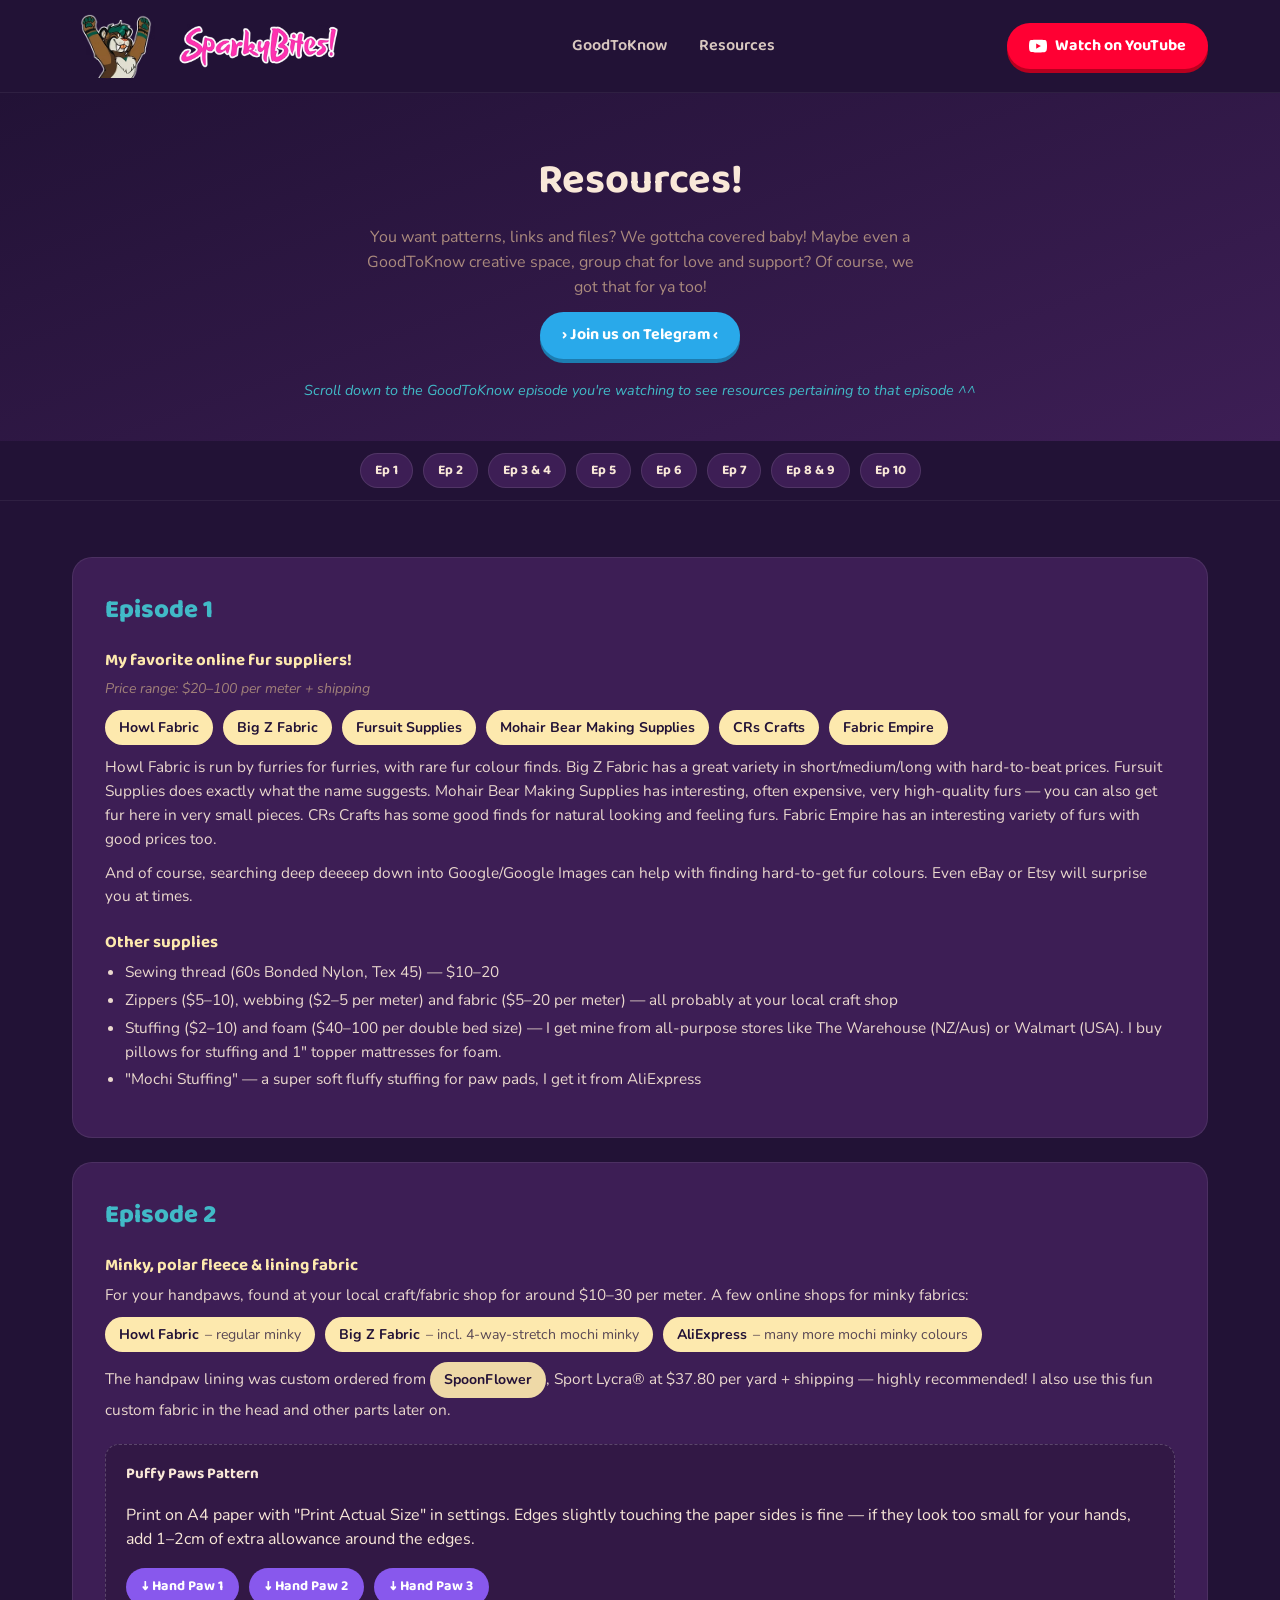
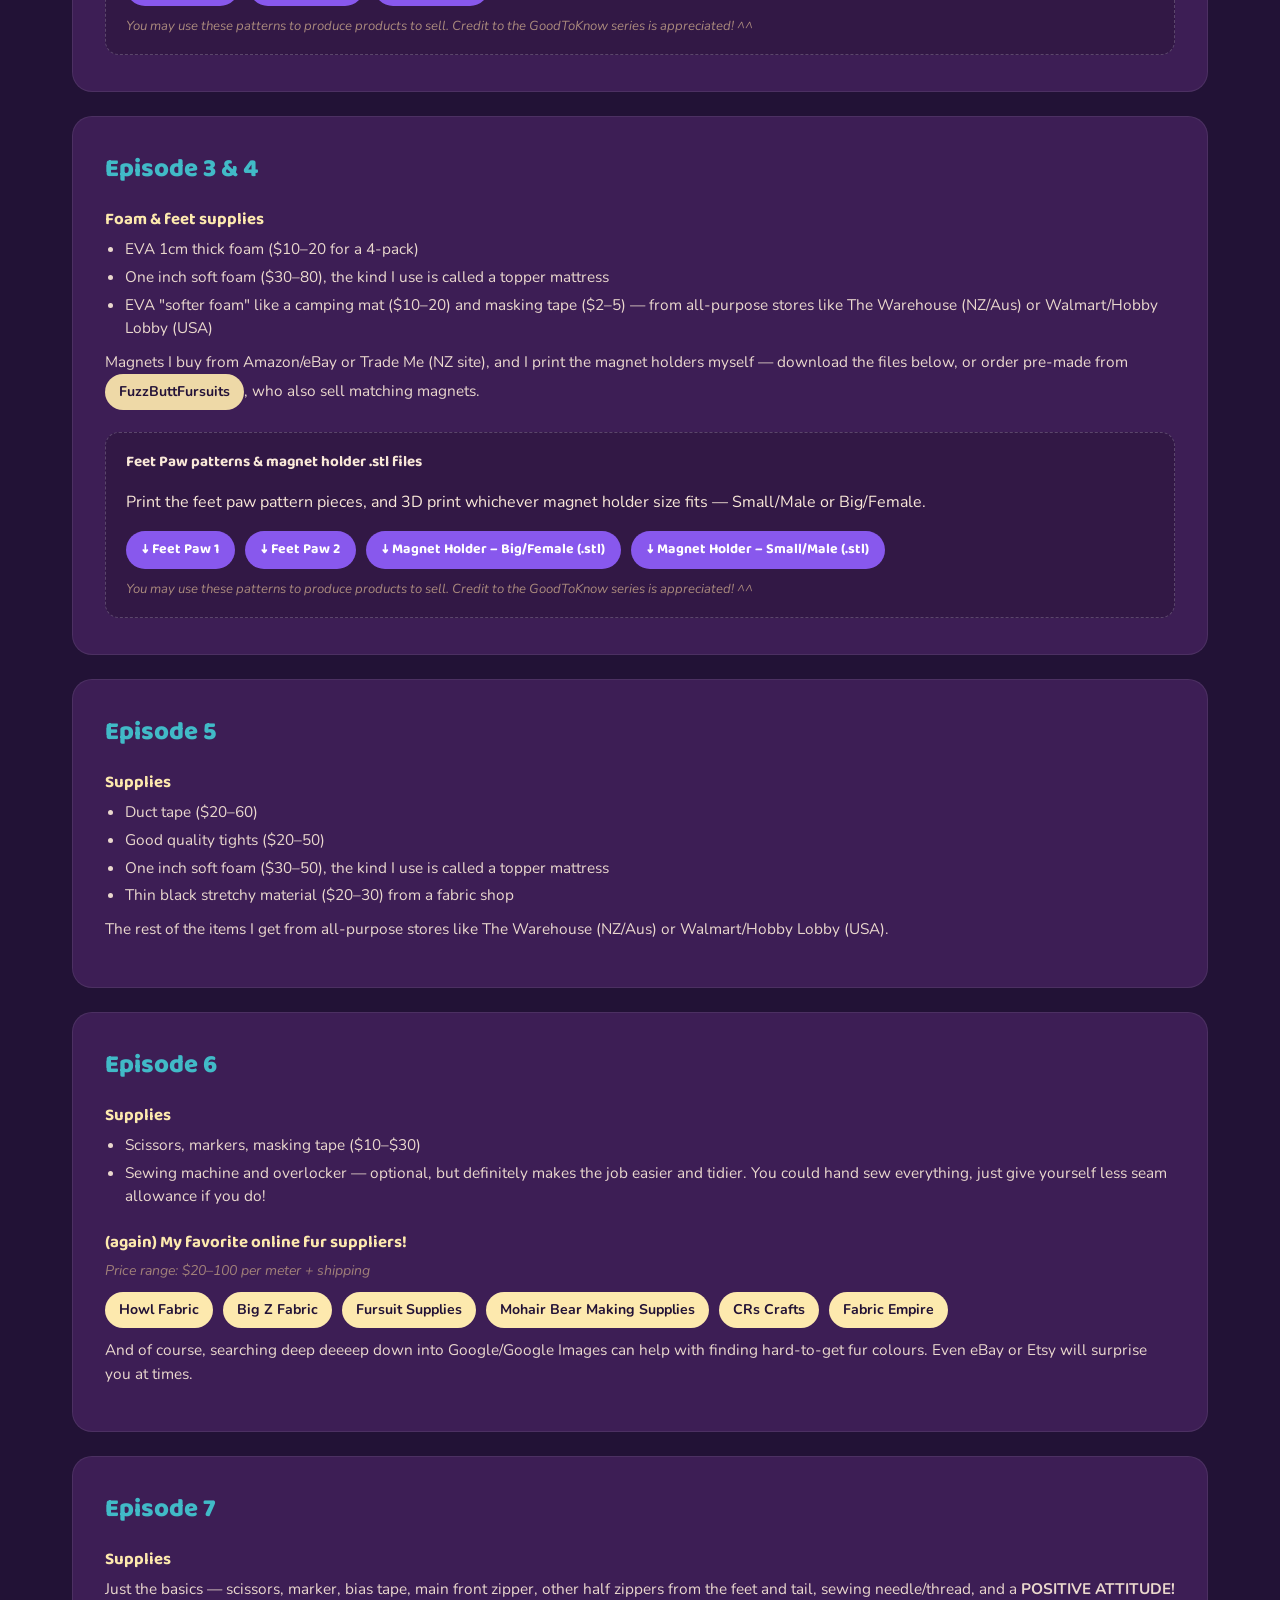
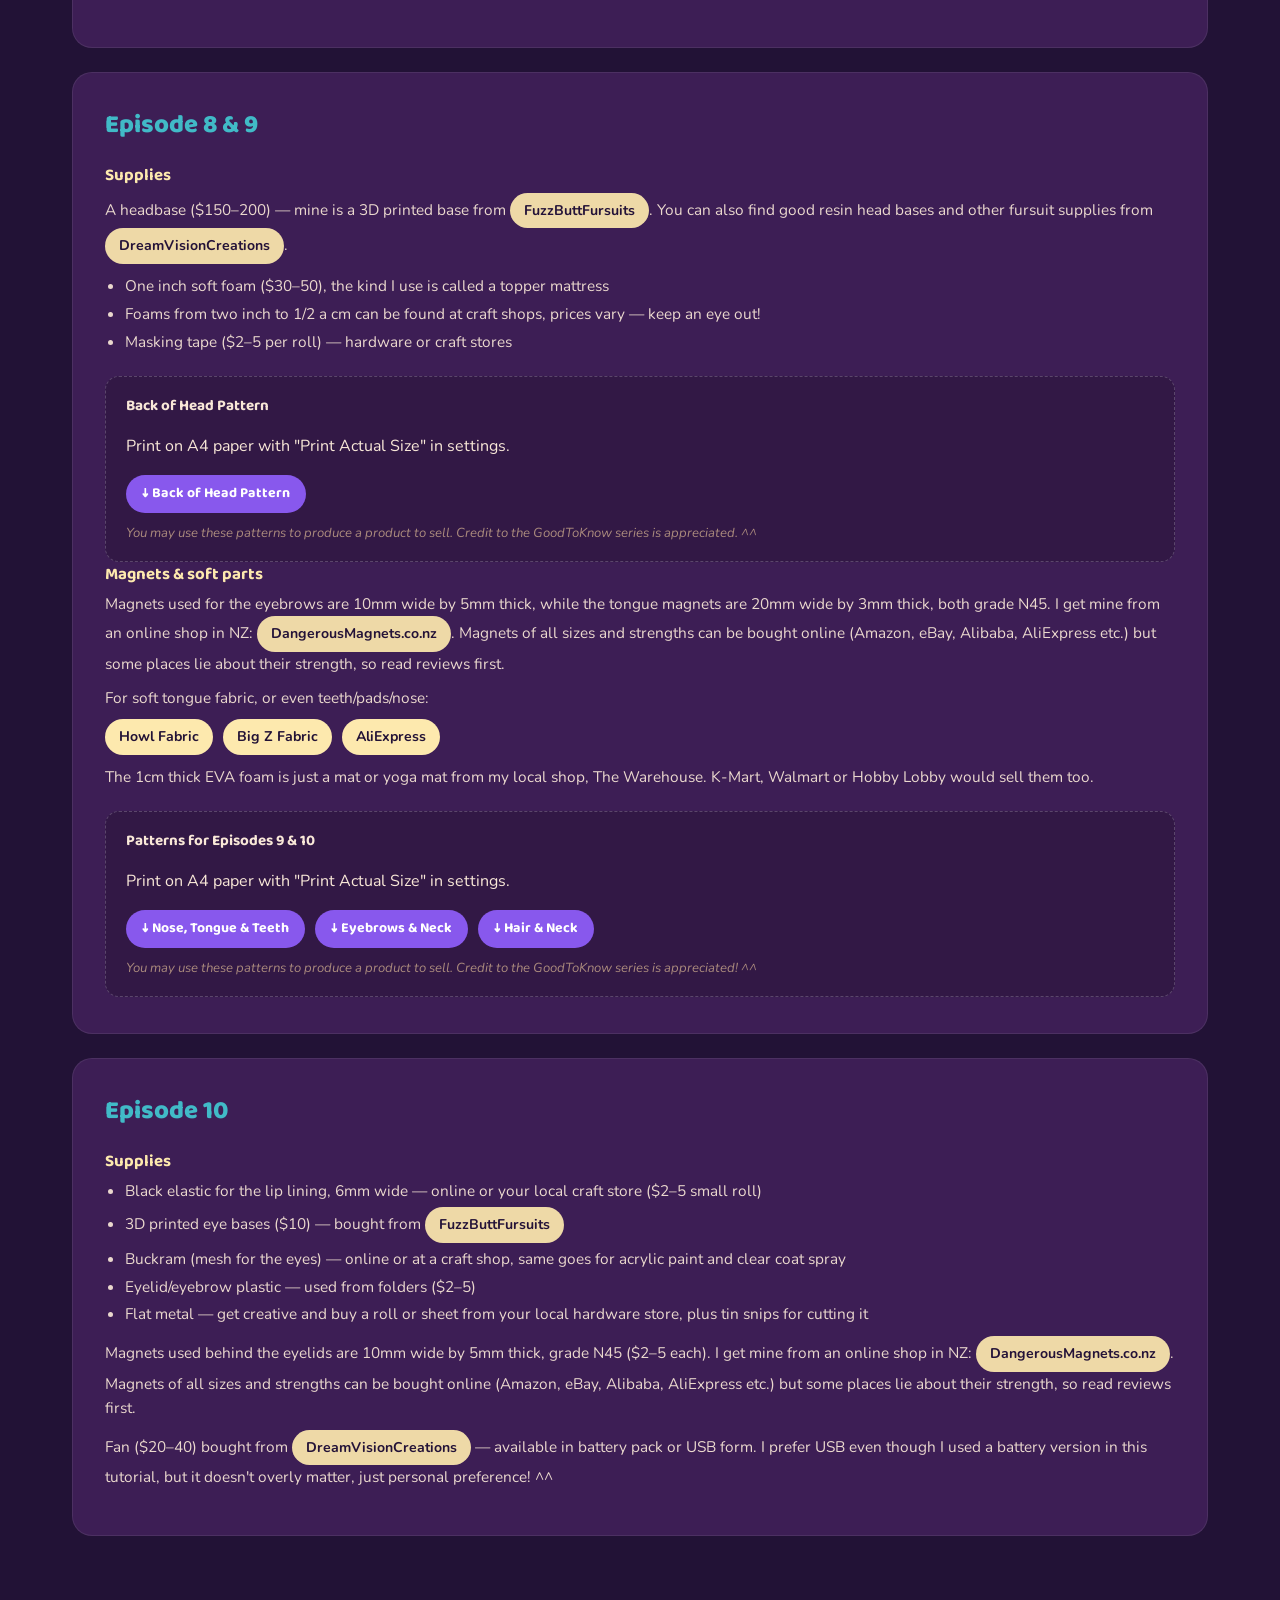
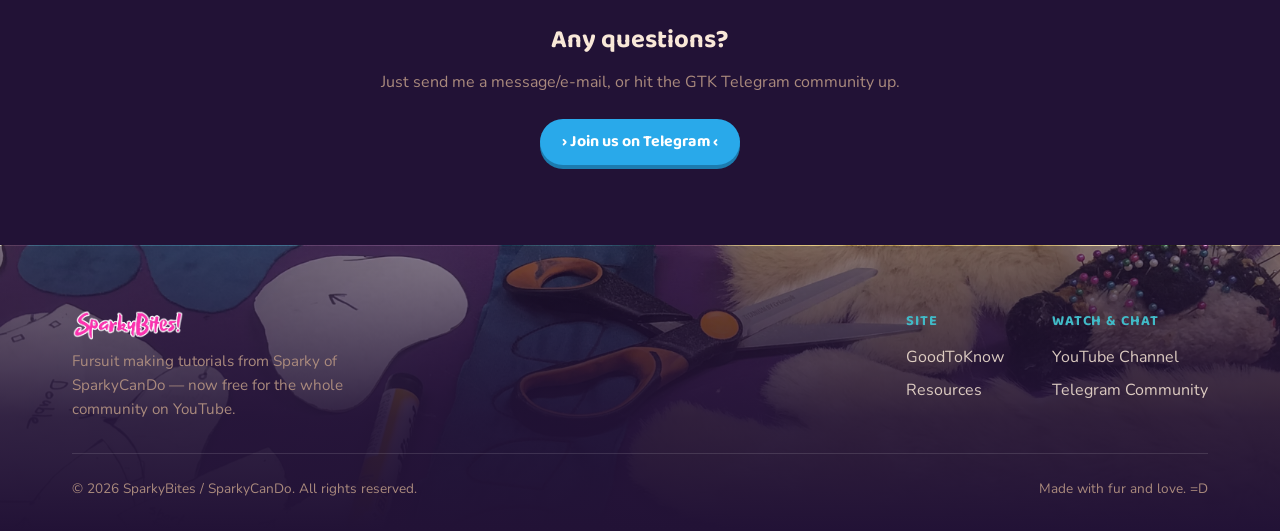
==== commit 22d1a56f: "go" ====
--- a/resources.html
+++ b/resources.html
@@ -151,7 +151,7 @@
 <header class="nav">
   <div class="nav-inner">
     <a href="index.html" class="brand">
-      <img src="images/nav-icon.png" alt="" aria-hidden="true" class="brand-icon">
+      <img src="images/nav-icon.avif" alt="" aria-hidden="true" class="brand-icon">
       <img src="images/logo-wordmark.avif" alt="SparkyBites">
     </a>
     <nav class="nav-links-wrap">
@@ -181,6 +181,7 @@
     <div class="wrap jump-nav-inner">
       <a href="#ep1">Ep 1</a>
       <a href="#ep2">Ep 2</a>
+      <a href="#ep3">Ep 3 &amp; 4</a>
       <a href="#ep5">Ep 5</a>
       <a href="#ep6">Ep 6</a>
       <a href="#ep7">Ep 7</a>
@@ -245,6 +246,10 @@
           </div>
           <p class="credit-note">You may use these patterns to produce products to sell. Credit to the GoodToKnow series is appreciated! ^^</p>
         </div>
+      </article>
+
+      <article class="ep-card" id="ep3">
+        <div class="ep-head"><span class="ep-num">Episode 3 &amp; 4</span></div>
 
         <div class="ep-block">
           <h3>Foam &amp; feet supplies</h3>
@@ -316,7 +321,7 @@
       </article>
 
       <article class="ep-card" id="ep8">
-        <div class="ep-head"><span class="ep-num">Episode 8</span></div>
+        <div class="ep-head"><span class="ep-num">Episode 8 &amp; 9</span></div>
 
         <div class="ep-block">
           <h3>Supplies</h3>
--- a/css/style.css
+++ b/css/style.css
@@ -60,25 +60,23 @@
   align-items: center;
   justify-content: space-between;
   gap: 24px;
+  min-height: 88px;
 }
 
 .brand {
   display: flex;
   align-items: center;
-  gap: 10px;
+  gap: 12px;
   text-decoration: none;
   flex-shrink: 0;
 }
 
 .brand img.brand-icon {
-  height: 40px;
-  width: 40px;
-  object-fit: cover;
-  border-radius: 50%;
-  background: var(--card);
-  padding: 3px;
-}
-.brand img:not(.brand-icon) { height: 30px; width: auto; }
+  height: 64px;
+  width: auto;
+  object-fit: contain;
+}
+.brand img:not(.brand-icon) { height: 44px; width: auto; }
 
 .nav-links {
   display: flex;
@@ -137,9 +135,11 @@
   position: relative;
   overflow: hidden;
   background:
-    radial-gradient(ellipse 800px 500px at 15% 10%, rgba(136,88,237,0.35), transparent 60%),
-    radial-gradient(ellipse 700px 600px at 90% 80%, rgba(65,186,199,0.12), transparent 55%),
-    linear-gradient(160deg, var(--bg-deep) 0%, var(--bg-mid) 55%, #2a1c47 100%);
+    linear-gradient(160deg, rgba(34,18,54,0.25) 0%, rgba(34,18,54,0.05) 55%, rgba(34,18,54,0.35) 100%),
+    url('../images/hero-bg.avif');
+  background-size: auto, 900px 900px;
+  background-repeat: no-repeat, repeat;
+  background-position: center, center;
   padding: 64px 0 80px;
 }
 
@@ -208,7 +208,7 @@
   flex-wrap: wrap;
 }
 
-.hero-cta-row img { height: 78px; width: auto; }
+.hero-cta-row img { height: 260px; width: auto; }
 
 .hero-art {
   position: relative;
@@ -220,6 +220,16 @@
   width: 100%;
   max-width: 620px;
   filter: drop-shadow(0 25px 40px rgba(0,0,0,0.4));
+}
+
+.hero-plush {
+  position: absolute;
+  top: -30px;
+  right: -10px;
+  width: 45% !important;
+  max-width: 300px !important;
+  transform: rotate(-8deg);
+  z-index: 2;
 }
 
 /* ---------- Testimonial banners ---------- */
@@ -408,6 +418,7 @@
   .hero-inner { grid-template-columns: 1fr; }
   .hero-art { order: -1; }
   .hero-art img { max-width: 360px; }
+  .hero-plush { width: 40% !important; max-width: 150px !important; top: -16px; right: 4px; }
   .hero-card h1 { font-size: 2.4rem; }
   .wrap { padding: 0 20px; }
 
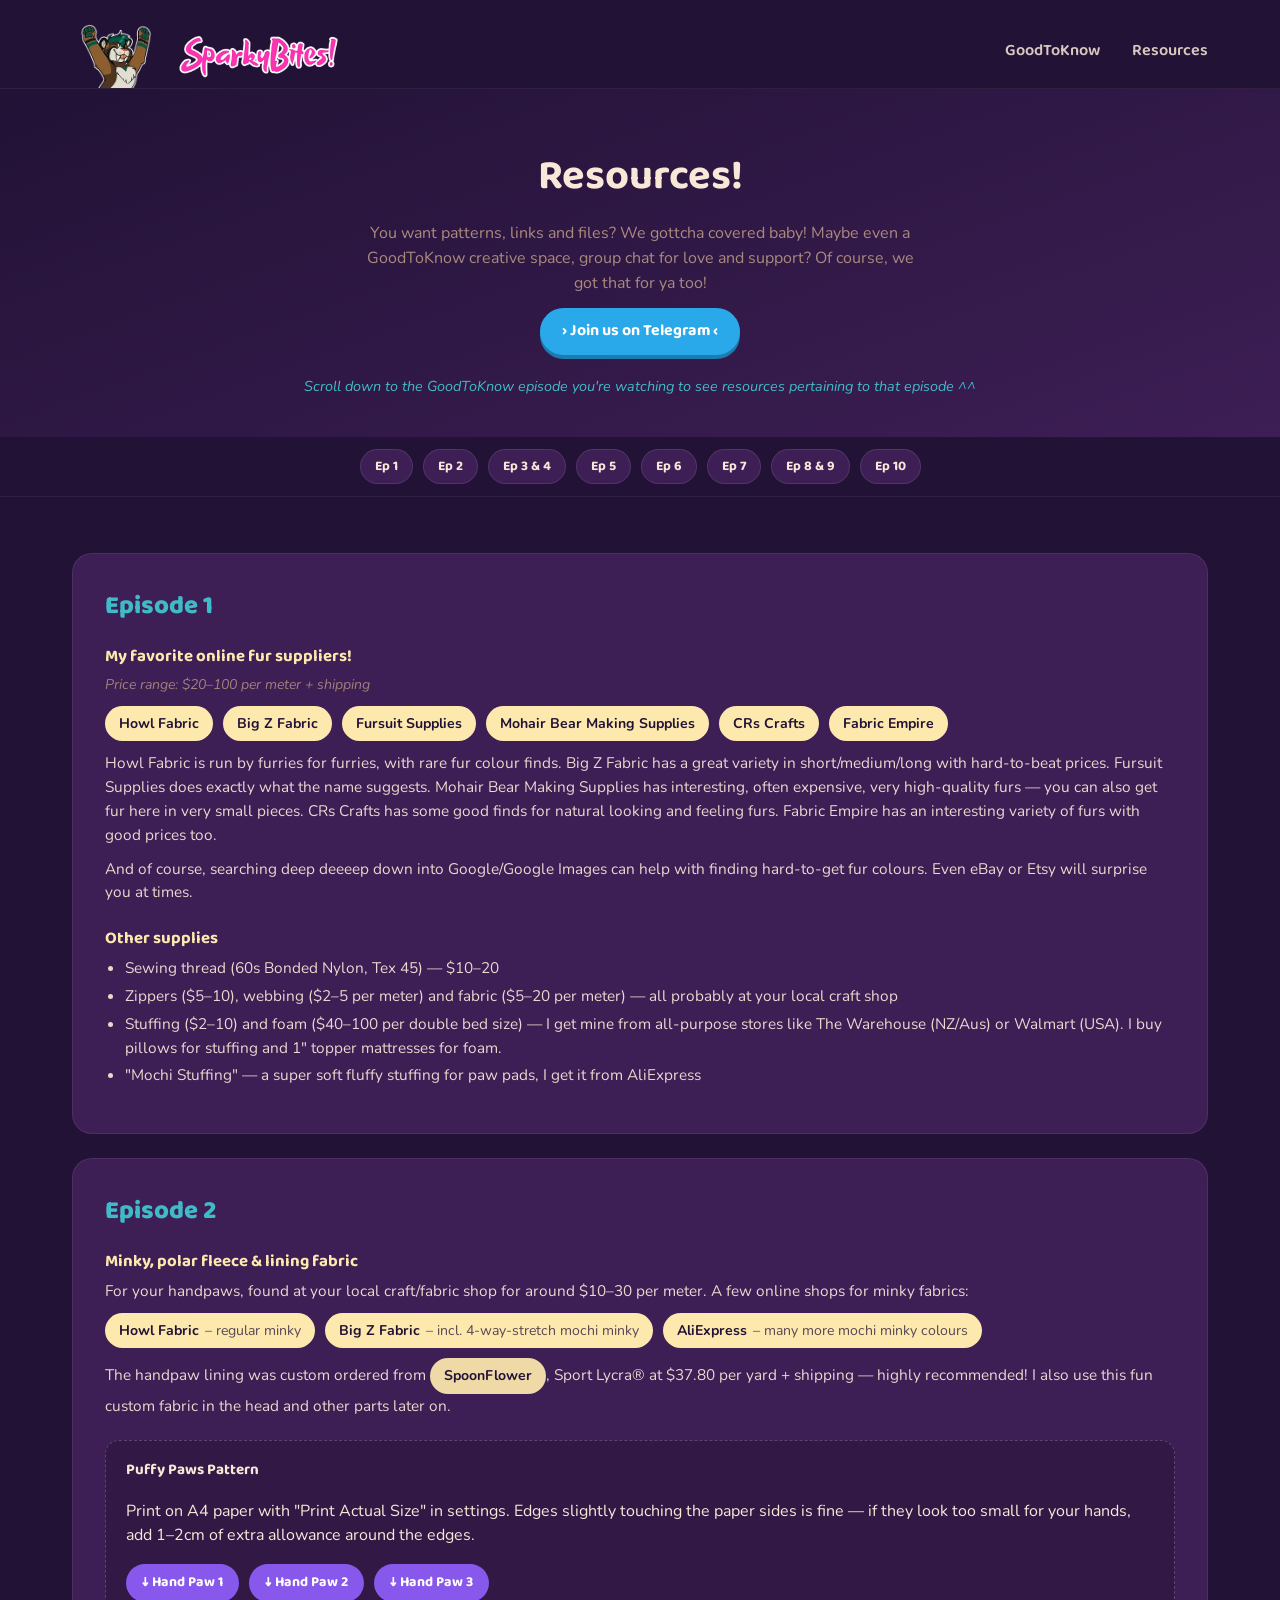
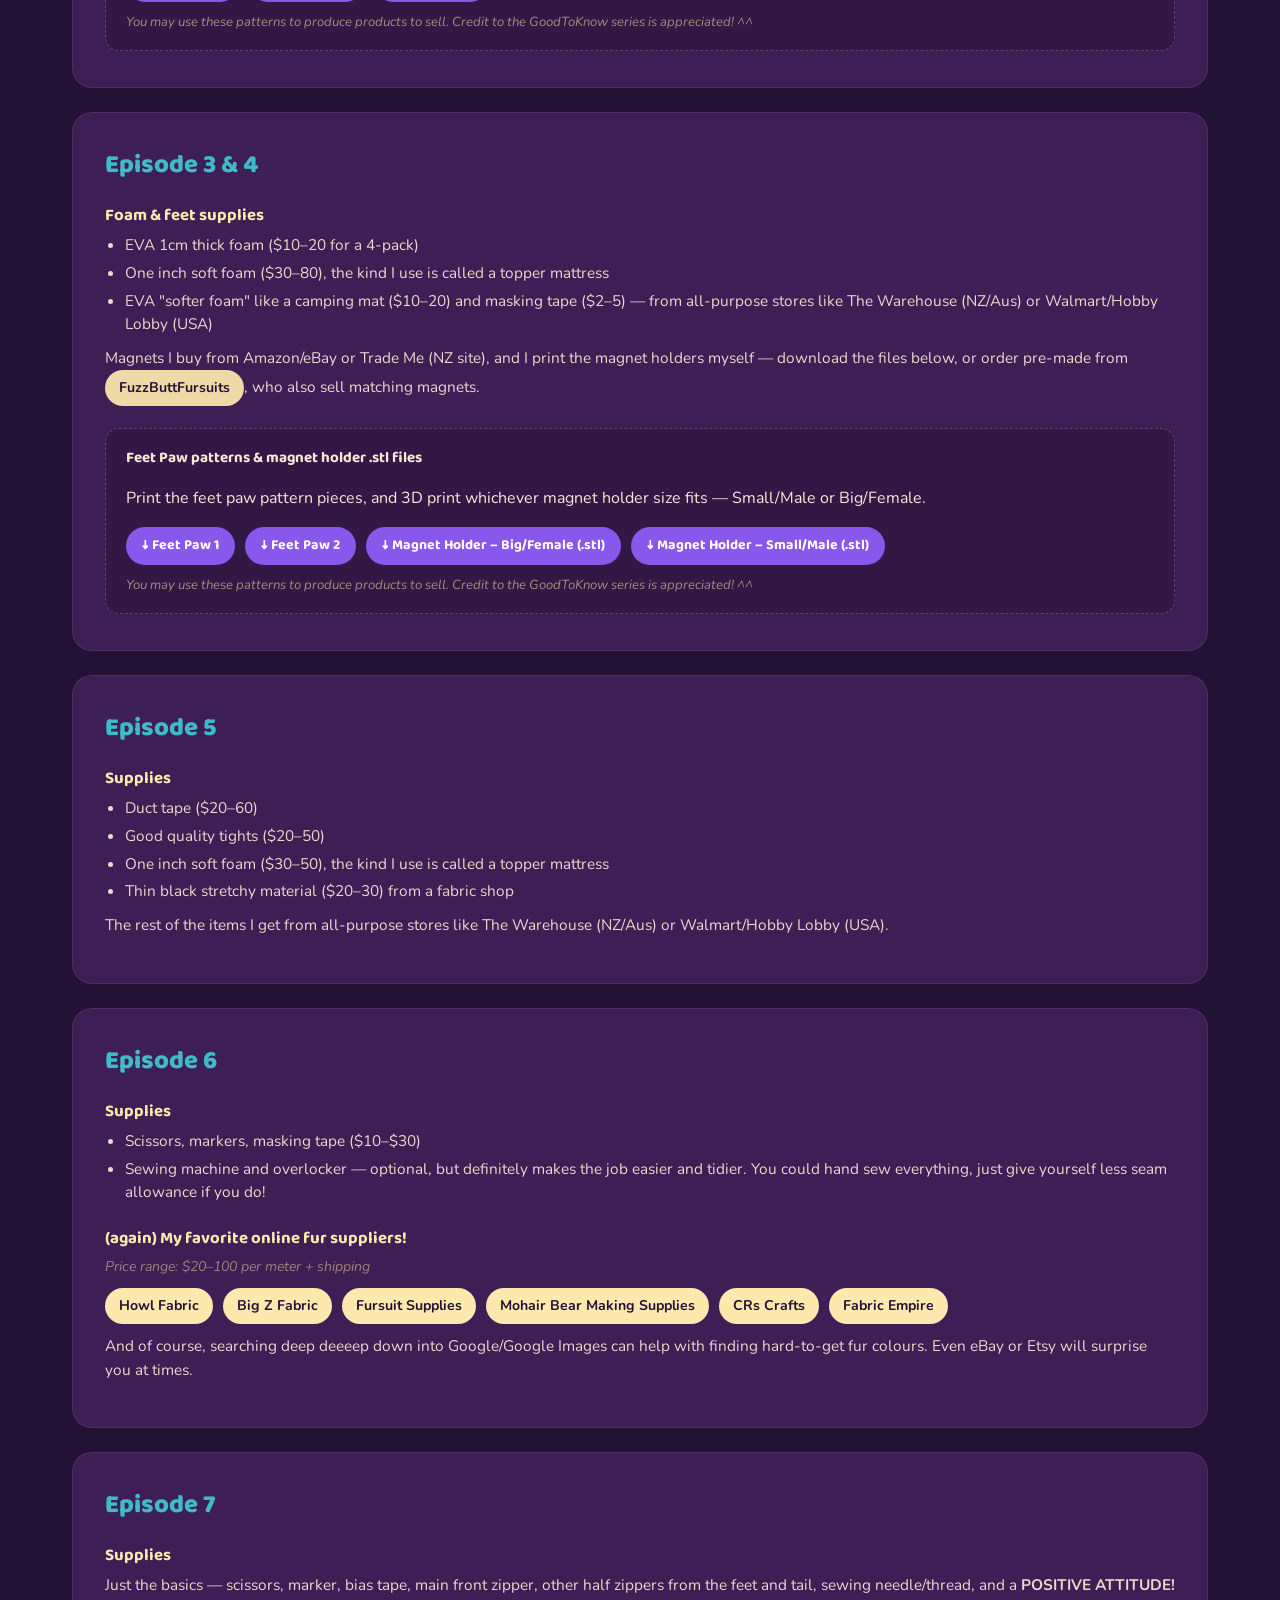
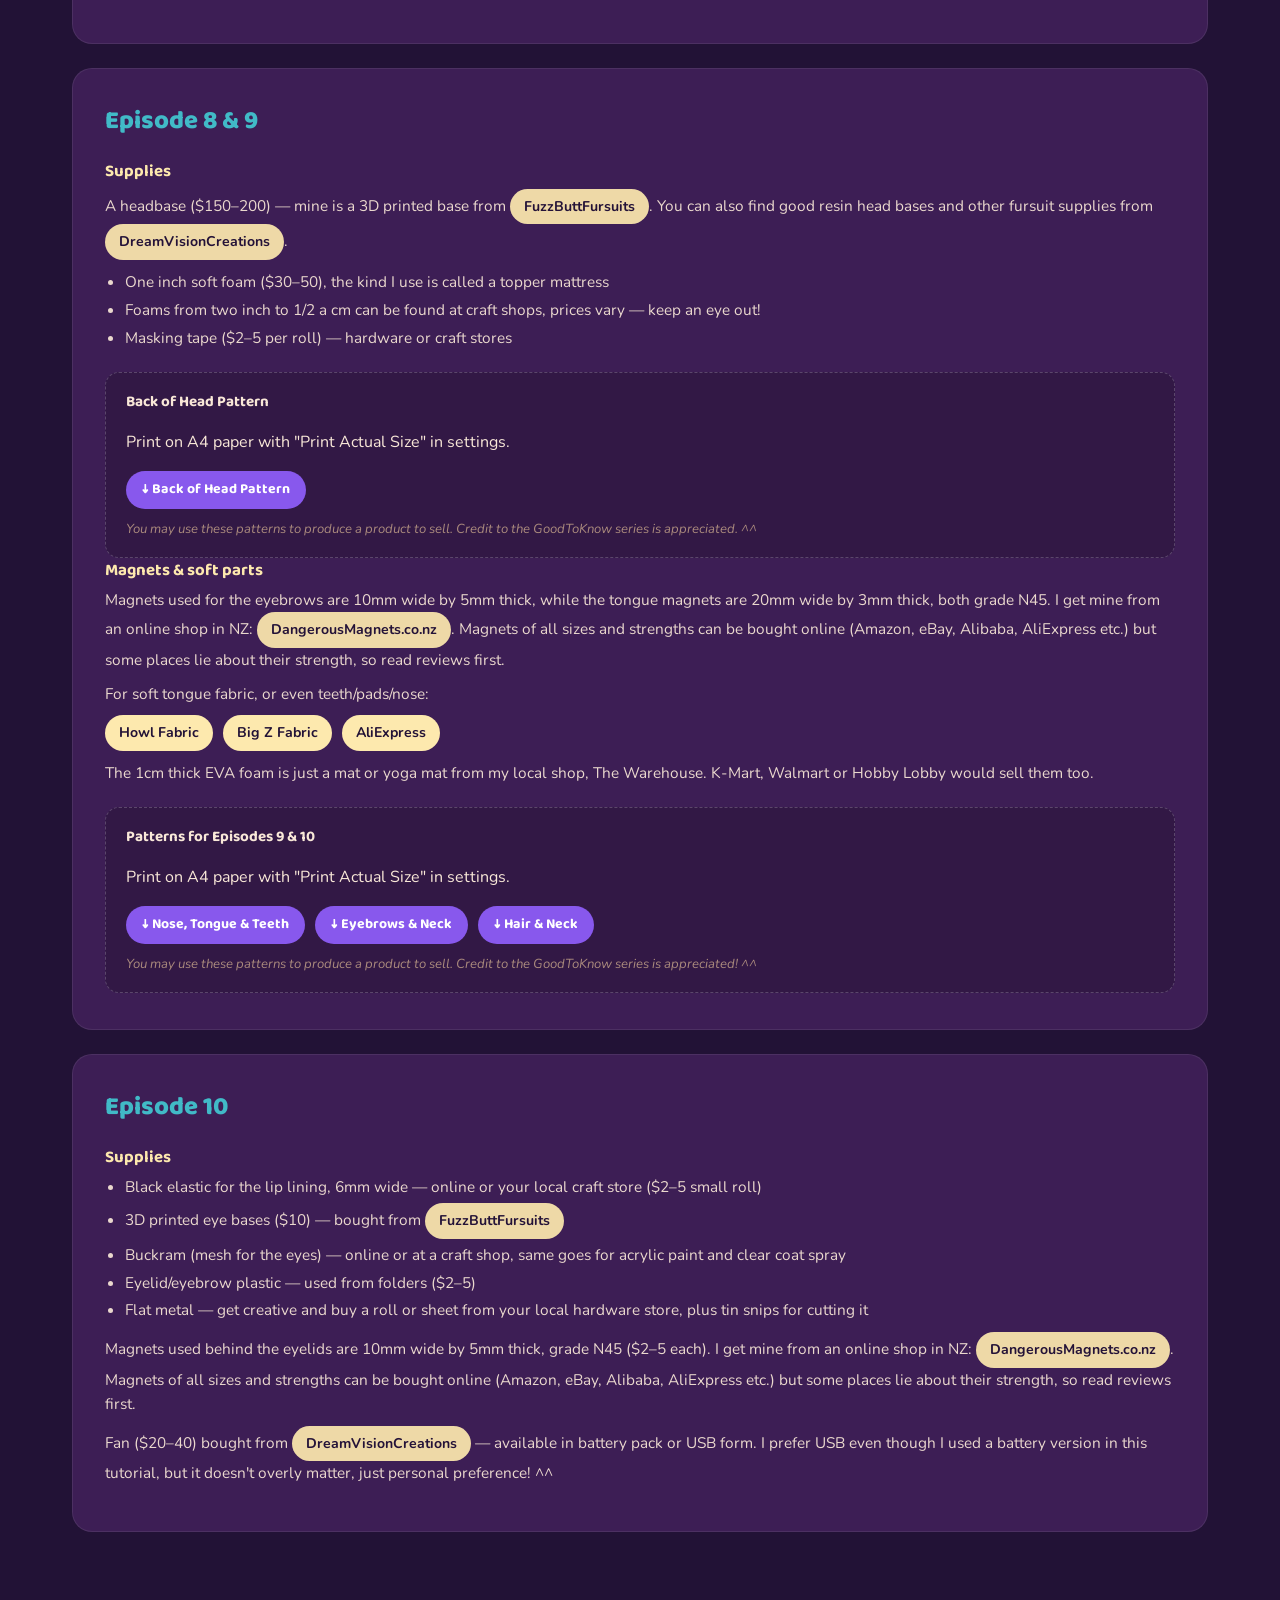
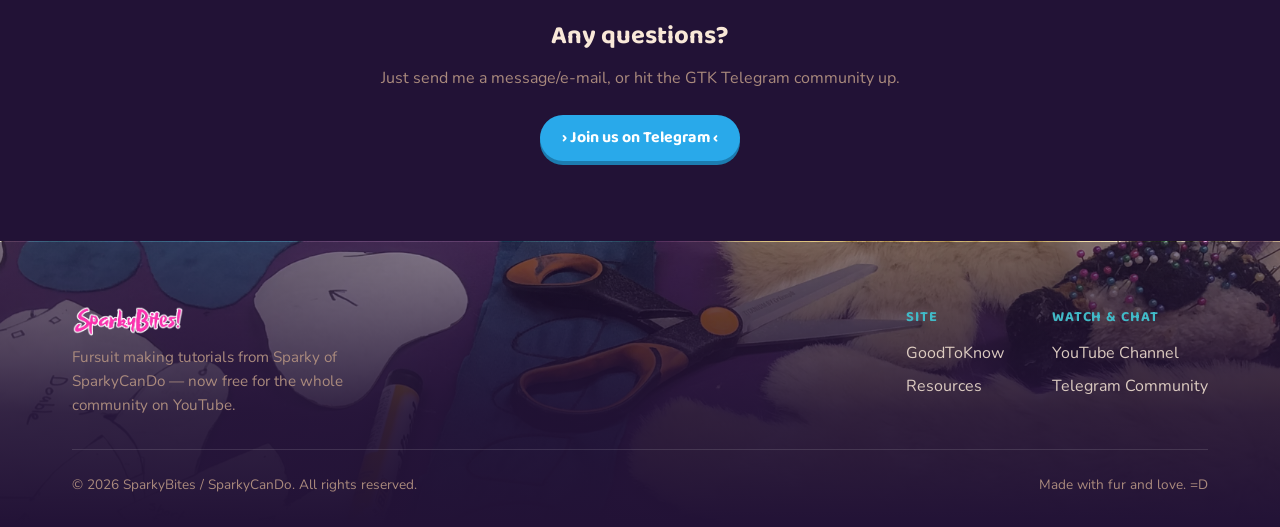
==== commit 13328476: "update" ====
--- a/resources.html
+++ b/resources.html
@@ -160,10 +160,6 @@
         <li><a href="resources.html">Resources</a></li>
       </ul>
     </nav>
-    <a class="btn btn-yt" href="https://www.youtube.com/@SparkyBites" target="_blank" rel="noopener">
-      <svg class="icon-yt" viewBox="0 0 24 24" fill="currentColor"><path d="M23.5 6.2a3 3 0 0 0-2.1-2.1C19.5 3.5 12 3.5 12 3.5s-7.5 0-9.4.6A3 3 0 0 0 .5 6.2 31 31 0 0 0 0 12a31 31 0 0 0 .5 5.8 3 3 0 0 0 2.1 2.1c1.9.6 9.4.6 9.4.6s7.5 0 9.4-.6a3 3 0 0 0 2.1-2.1A31 31 0 0 0 24 12a31 31 0 0 0-.5-5.8ZM9.6 15.5V8.5L15.8 12l-6.2 3.5Z"/></svg>
-      Watch on YouTube
-    </a>
   </div>
 </header>
 
--- a/css/style.css
+++ b/css/style.css
@@ -55,7 +55,7 @@
 .nav-inner {
   max-width: var(--max-w);
   margin: 0 auto;
-  padding: 14px 32px;
+  padding: 14px 32px 0;
   display: flex;
   align-items: center;
   justify-content: space-between;
@@ -66,6 +66,7 @@
 .brand {
   display: flex;
   align-items: center;
+  align-self: flex-end;
   gap: 12px;
   text-decoration: none;
   flex-shrink: 0;
@@ -75,6 +76,7 @@
   height: 64px;
   width: auto;
   object-fit: contain;
+  align-self: flex-end;
 }
 .brand img:not(.brand-icon) { height: 44px; width: auto; }
 
@@ -137,8 +139,8 @@
   background:
     linear-gradient(160deg, rgba(34,18,54,0.25) 0%, rgba(34,18,54,0.05) 55%, rgba(34,18,54,0.35) 100%),
     url('../images/hero-bg.avif');
-  background-size: auto, 900px 900px;
-  background-repeat: no-repeat, repeat;
+  background-size: auto, cover;
+  background-repeat: no-repeat, no-repeat;
   background-position: center, center;
   padding: 64px 0 80px;
 }
@@ -212,24 +214,15 @@
 
 .hero-art {
   position: relative;
-  display: flex;
-  justify-content: center;
+  display: inline-block;
+  max-width: 100%;
+  justify-self: center;
 }
 
 .hero-art img {
   width: 100%;
   max-width: 620px;
   filter: drop-shadow(0 25px 40px rgba(0,0,0,0.4));
-}
-
-.hero-plush {
-  position: absolute;
-  top: -30px;
-  right: -10px;
-  width: 45% !important;
-  max-width: 300px !important;
-  transform: rotate(-8deg);
-  z-index: 2;
 }
 
 /* ---------- Testimonial banners ---------- */
@@ -418,7 +411,6 @@
   .hero-inner { grid-template-columns: 1fr; }
   .hero-art { order: -1; }
   .hero-art img { max-width: 360px; }
-  .hero-plush { width: 40% !important; max-width: 150px !important; top: -16px; right: 4px; }
   .hero-card h1 { font-size: 2.4rem; }
   .wrap { padding: 0 20px; }
 
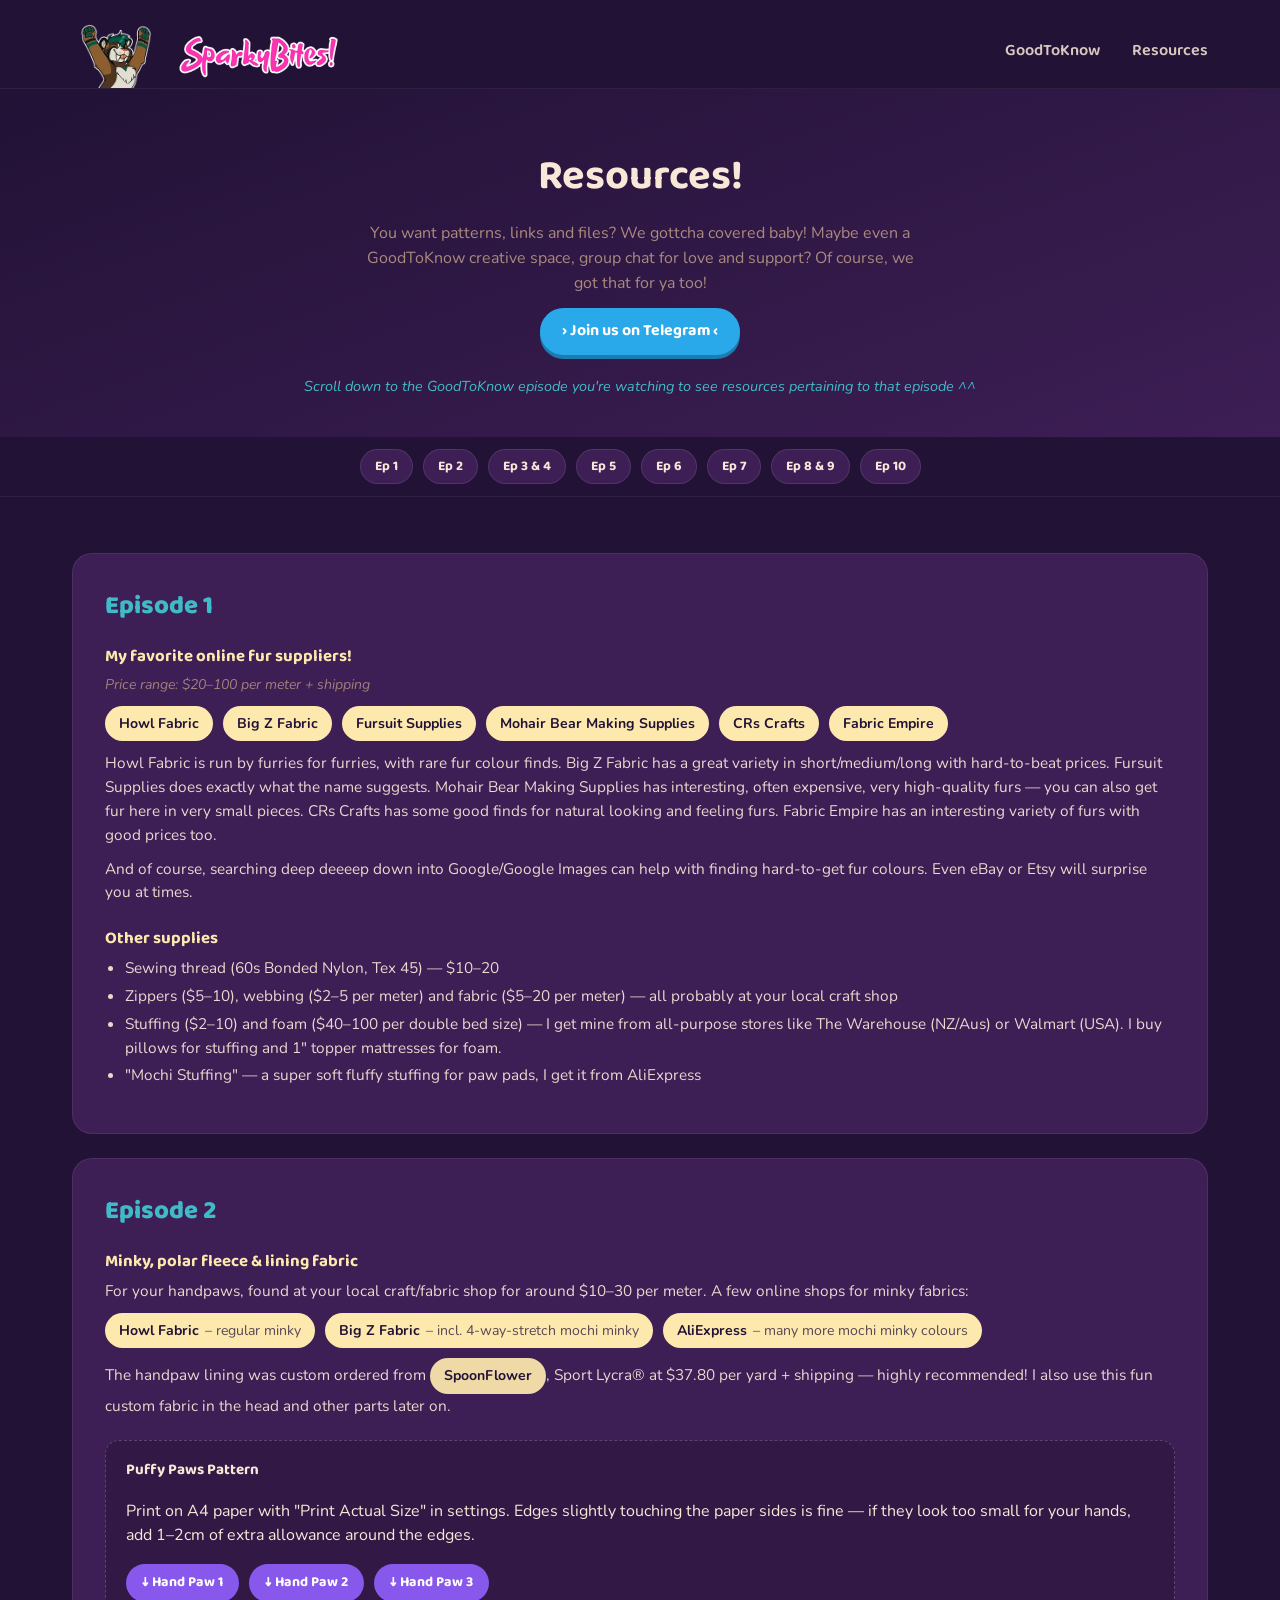
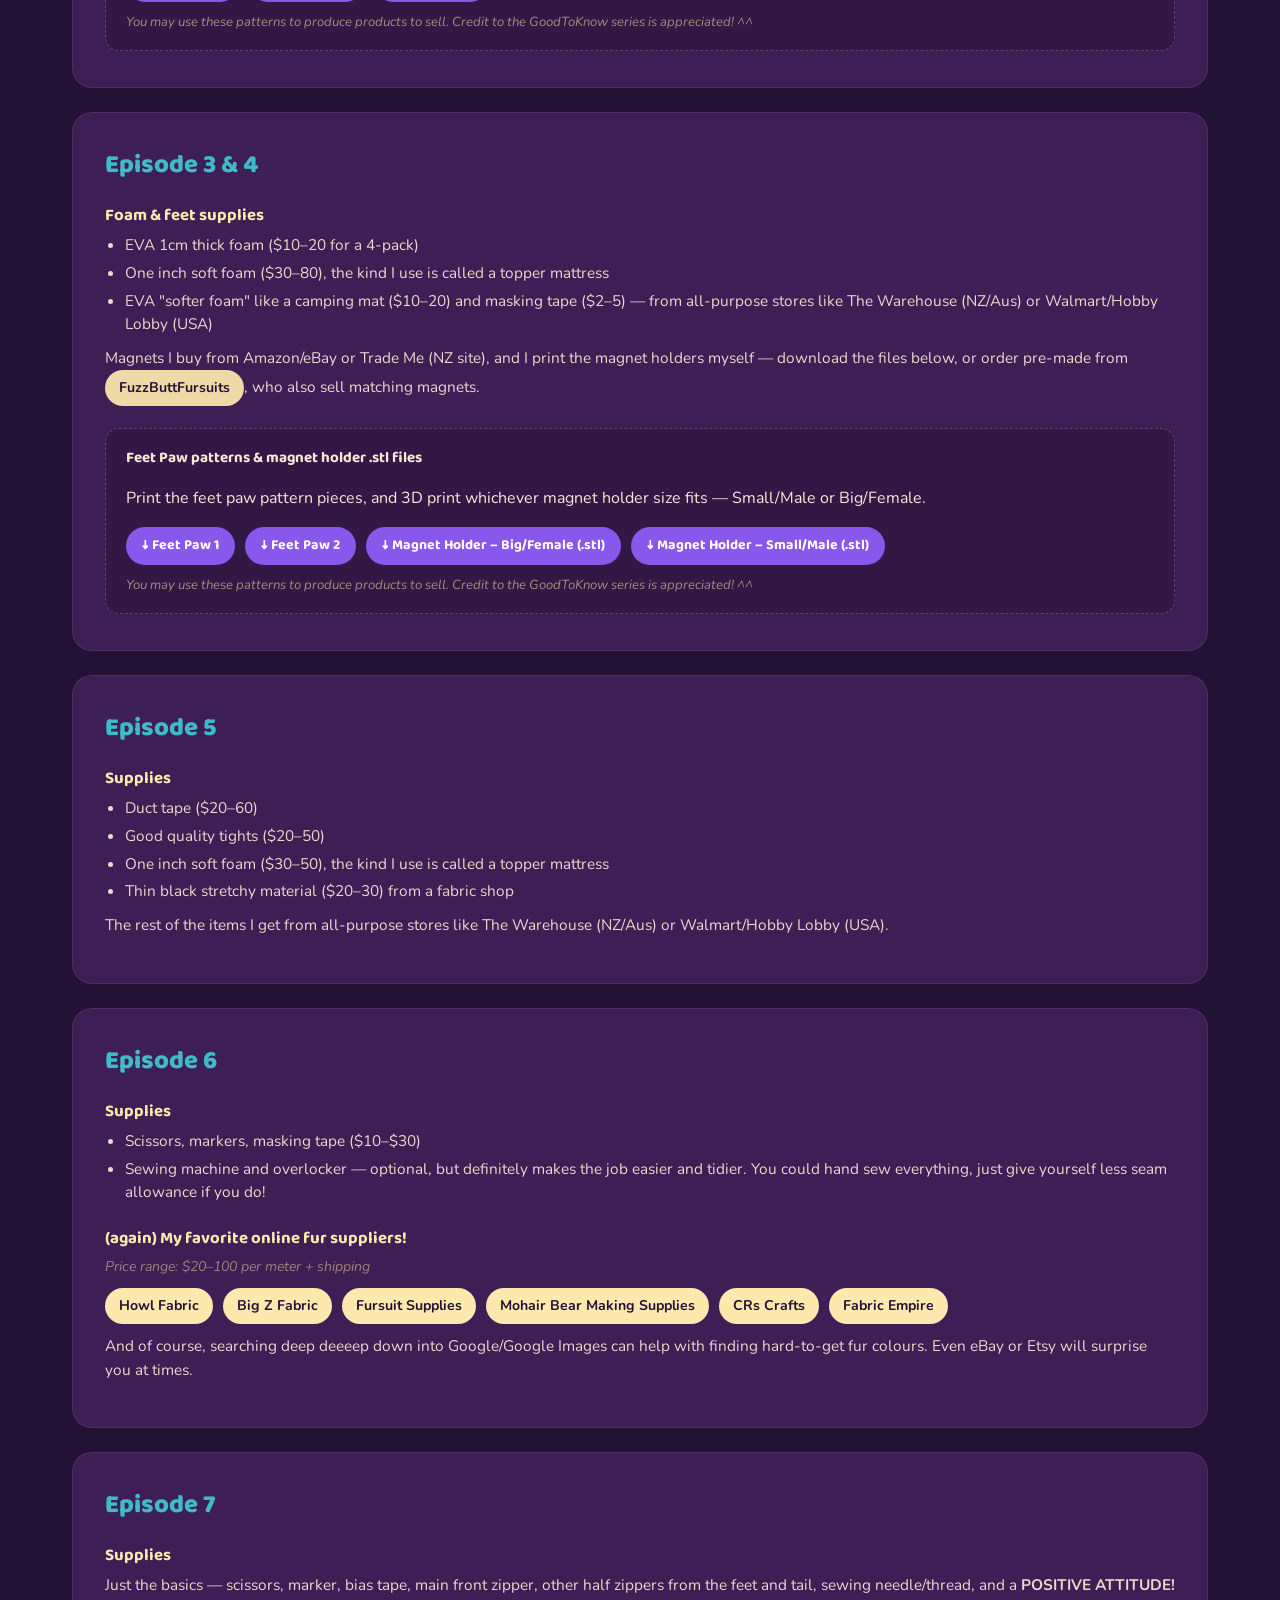
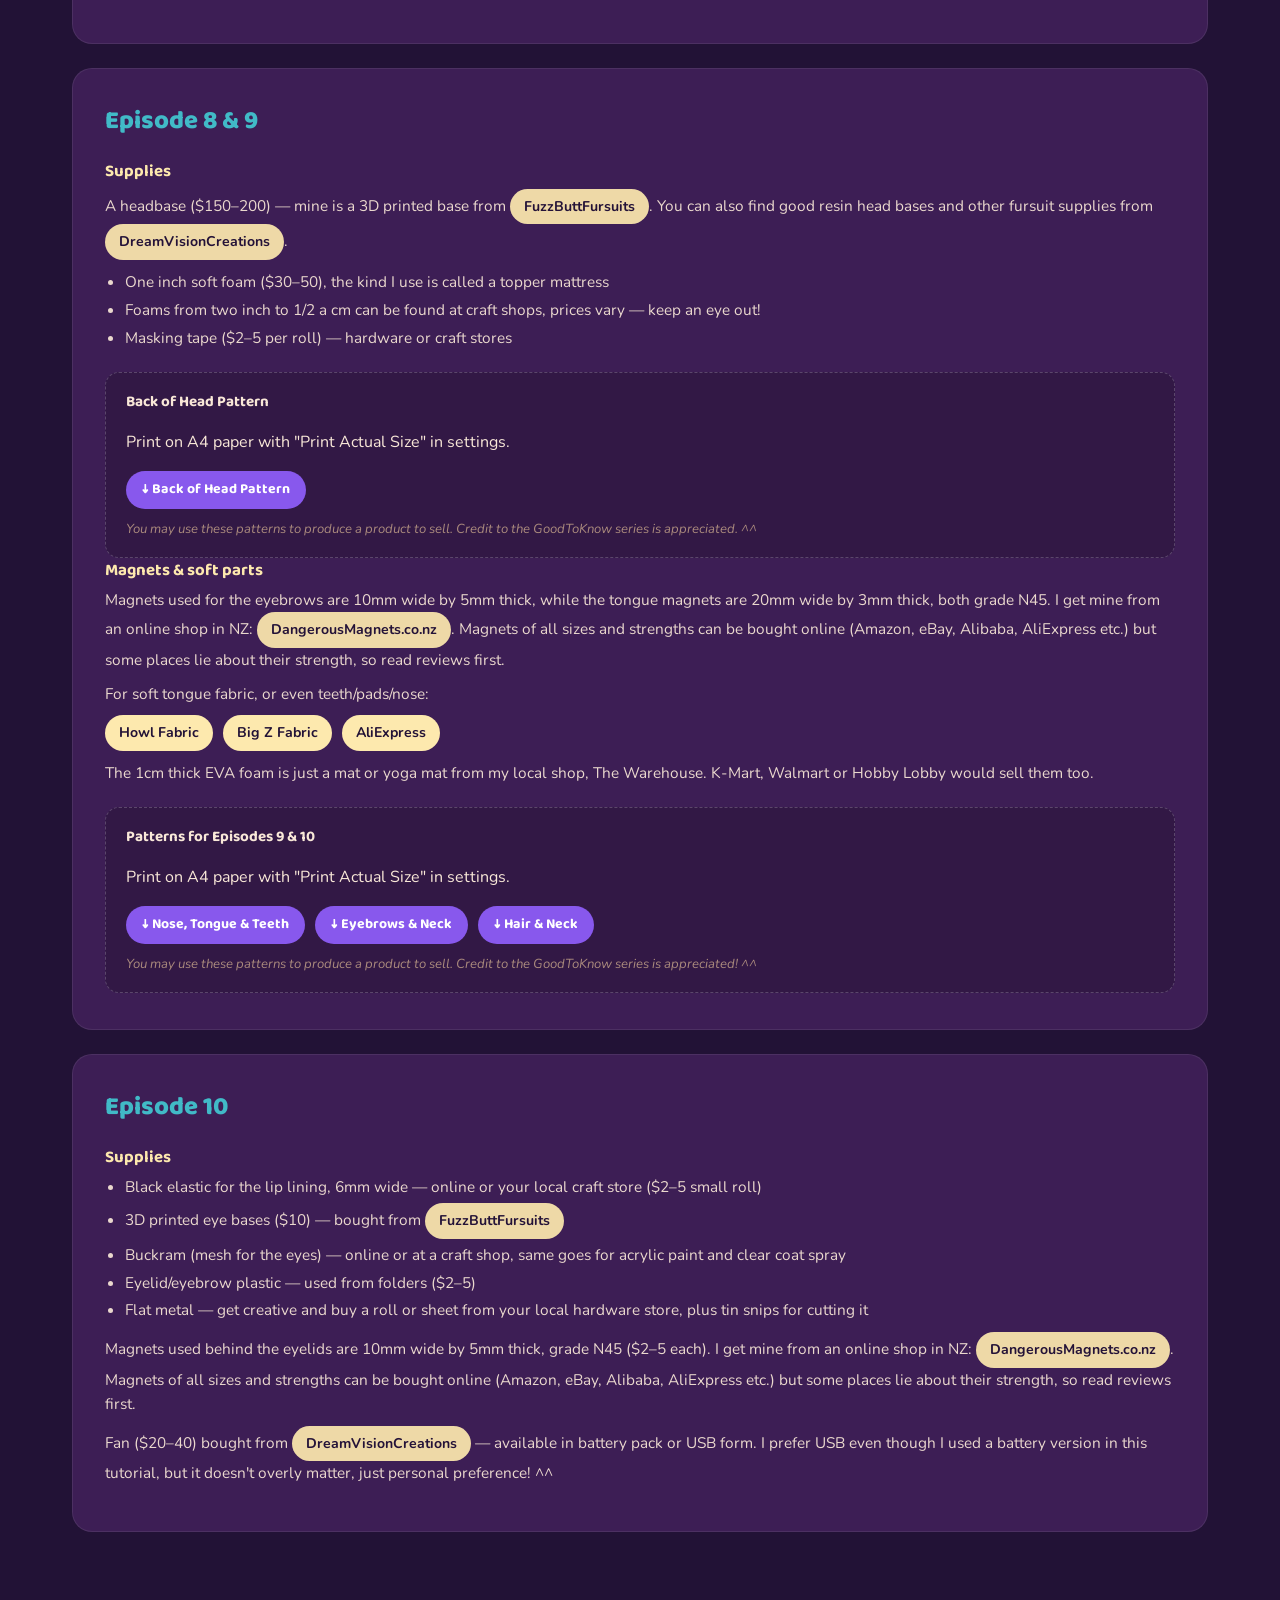
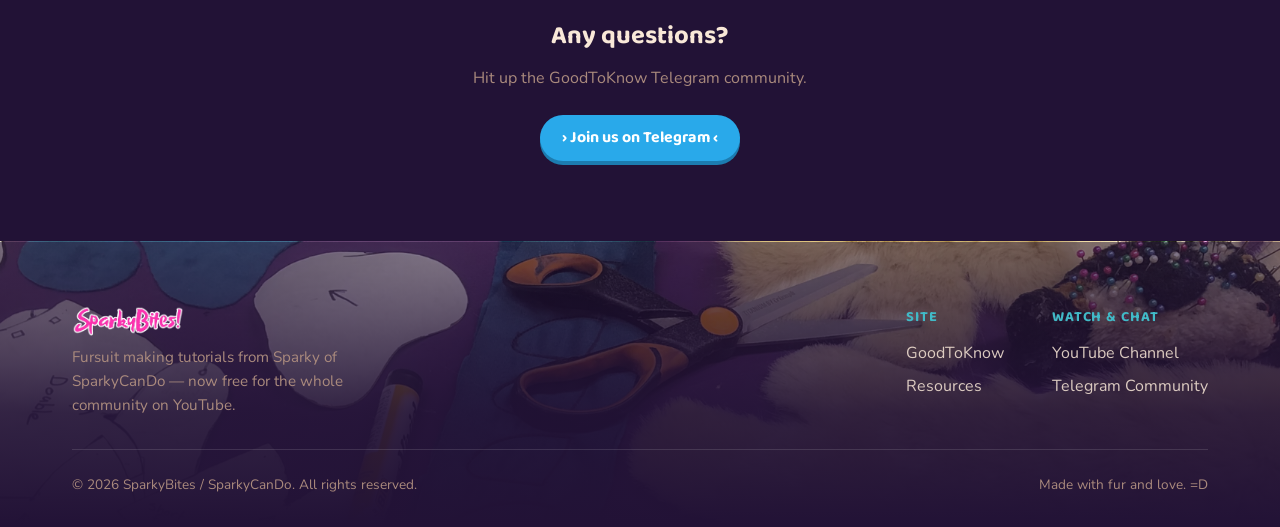
==== commit 9bf54a8d: "fix" ====
--- a/resources.html
+++ b/resources.html
@@ -384,7 +384,7 @@
   <section class="end-cta">
     <div class="wrap">
       <h2>Any questions?</h2>
-      <p>Just send me a message/e-mail, or hit the GTK Telegram community up.</p>
+      <p>Hit up the GoodToKnow Telegram community.</p>
       <a class="btn btn-telegram" href="https://t.me/GoodToKnowSeries" target="_blank" rel="noopener">&rsaquo; Join us on Telegram &lsaquo;</a>
     </div>
   </section>
--- a/css/style.css
+++ b/css/style.css
@@ -173,6 +173,7 @@
   grid-template-columns: minmax(320px, 460px) 1fr;
   gap: 48px;
   align-items: center;
+  max-width: 1500px;
 }
 
 .hero-card {
@@ -221,7 +222,7 @@
 
 .hero-art img {
   width: 100%;
-  max-width: 620px;
+  max-width: 930px;
   filter: drop-shadow(0 25px 40px rgba(0,0,0,0.4));
 }
 
@@ -410,7 +411,7 @@
 @media (max-width: 860px) {
   .hero-inner { grid-template-columns: 1fr; }
   .hero-art { order: -1; }
-  .hero-art img { max-width: 360px; }
+  .hero-art img { max-width: 540px; }
   .hero-card h1 { font-size: 2.4rem; }
   .wrap { padding: 0 20px; }
 
